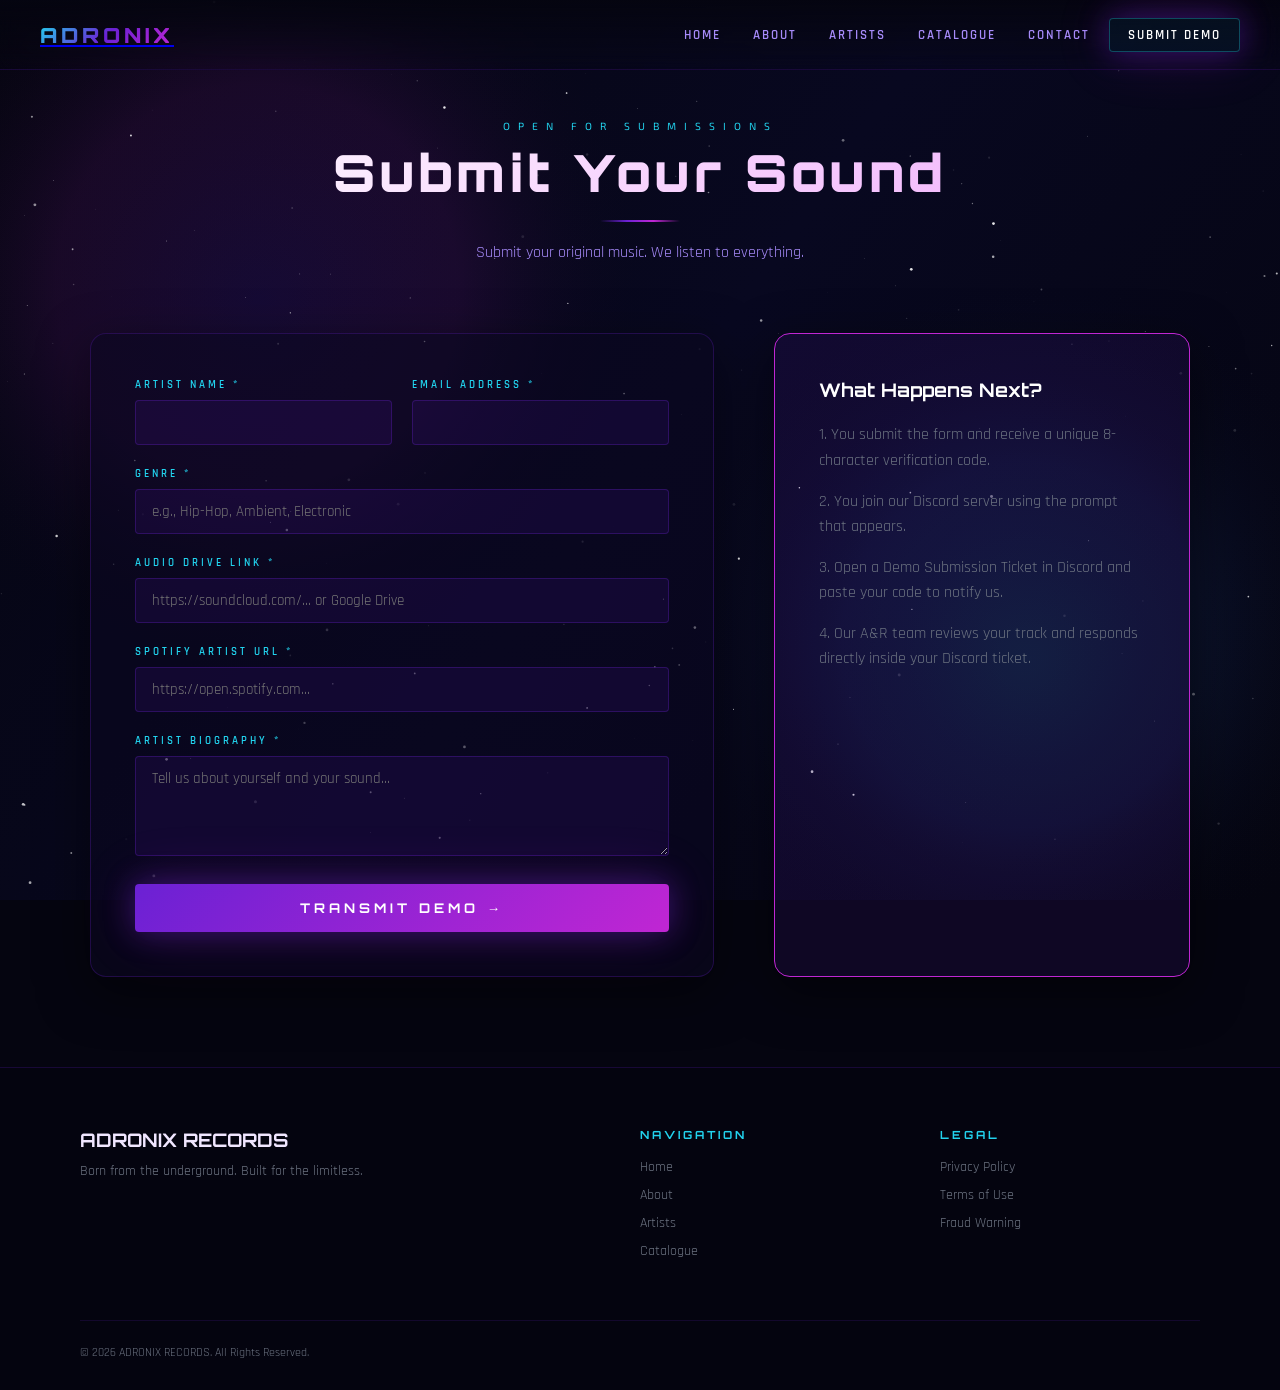
==== demo.html @ abee6f37 "first commit" ====
<!DOCTYPE html>
<html lang="en">
<head>
  <meta charset="UTF-8"/>
  <meta name="viewport" content="width=device-width, initial-scale=1.0"/>
  <title>Submit Demo | ADRONIX RECORDS</title>
  <link href="https://fonts.googleapis.com/css2?family=Orbitron:wght@400;700;900&family=Rajdhani:wght@300;400;500;600;700&family=Exo+2:ital,wght@0,100;0,300;0,400;0,600;1,300&display=swap" rel="stylesheet"/>
  <link rel="stylesheet" href="style.css"/>
</head>
<body>

<canvas id="nebula-bg"></canvas>

<nav id="navbar">
  <a href="index.html" class="nav-logo-container">
    <img id="dynamic-logo" class="nav-logo-img" src="" alt="Adronix Logo" />
    <span id="dynamic-logo-text" class="nav-logo-text">ADRONIX</span>
  </a>
  <div class="nav-links" id="navLinks">
    <a href="index.html">Home</a>
    <a href="about.html">About</a>
    <a href="artists.html">Artists</a>
    <a href="catalogue.html">Catalogue</a>
    <a href="contact.html">Contact</a>
    <a href="demo.html" class="nav-submit-btn">Submit Demo</a>
  </div>
  <div class="hamburger" onclick="toggleNav()" id="hamburger">
    <span></span><span></span><span></span>
  </div>
</nav>

<div class="page">
  <section class="section">
    <div class="section-header">
      <span class="section-label">Open for Submissions</span>
      <h2 class="section-title">Submit Your Sound</h2>
      <div class="section-divider"></div>
      <p style="margin-top:20px; color:var(--text-secondary);">Submit your original music. We listen to everything.</p>
    </div>
    
    <div class="demo-body">
      <div class="form-panel">
        <form id="demo-form" action="https://formspree.io/f/mwvnddda" method="POST">
          <input type="hidden" name="Ticket-Code" id="hidden-ticket-code" value="" />
          
          <div class="form-row" style="display:grid; grid-template-columns:1fr 1fr; gap:20px;">
            <div class="form-group">
              <label>Artist Name *</label>
              <input type="text" name="Artist-Name" required/>
            </div>
            <div class="form-group">
              <label>Email Address *</label>
              <input type="email" name="Artist-Email" required/>
            </div>
          </div>
          <div class="form-group">
            <label>Genre *</label>
            <input type="text" name="Genre" placeholder="e.g., Hip-Hop, Ambient, Electronic" required/>
          </div>
          <div class="form-group">
            <label>Audio Drive Link *</label>
            <input type="url" name="Song-Drive-Link" placeholder="https://soundcloud.com/... or Google Drive" required/>
          </div>
          <div class="form-group">
            <label>Spotify Artist URL *</label>
            <input type="url" name="Spotify-URL" placeholder="https://open.spotify.com..." required/>
          </div>
          <div class="form-group">
            <label>Artist Biography *</label>
            <textarea name="Artist-Biography" style="min-height:100px;" placeholder="Tell us about yourself and your sound..." required></textarea>
          </div>
          <button type="submit" class="form-submit-btn" id="demo-submit-btn">TRANSMIT DEMO →</button>
        </form>
      </div>

      <div class="form-panel" style="background:rgba(107,33,212,0.1); border-color:var(--nebula-magenta);">
        <h3 style="color:#fff; font-family:'Orbitron'; margin-bottom:20px;">What Happens Next?</h3>
        <p style="color:var(--text-muted); line-height:1.6; margin-bottom:15px;">1. You submit the form and receive a unique 8-character verification code.</p>
        <p style="color:var(--text-muted); line-height:1.6; margin-bottom:15px;">2. You join our Discord server using the prompt that appears.</p>
        <p style="color:var(--text-muted); line-height:1.6; margin-bottom:15px;">3. Open a Demo Submission Ticket in Discord and paste your code to notify us.</p>
        <p style="color:var(--text-muted); line-height:1.6;">4. Our A&R team reviews your track and responds directly inside your Discord ticket.</p>
      </div>
    </div>
  </section>
</div>

<footer>
  <div class="footer-grid">
    <div>
      <h3 style="font-family:'Orbitron'; color:var(--text-primary); margin-bottom:10px;">ADRONIX RECORDS</h3>
      <p style="color:var(--text-muted); font-size:0.9rem;">Born from the underground. Built for the limitless.</p>
    </div>
    <div class="footer-col">
      <h4>Navigation</h4>
      <a href="index.html">Home</a>
      <a href="about.html">About</a>
      <a href="artists.html">Artists</a>
      <a href="catalogue.html">Catalogue</a>
    </div>
    <div class="footer-col">
      <h4>Legal</h4>
      <a href="privacy.html">Privacy Policy</a>
      <a href="terms.html">Terms of Use</a>
      <a href="fraud.html">Fraud Warning</a>
    </div>
  </div>
  <div class="footer-bottom">
    <p>© 2026 ADRONIX RECORDS. All Rights Reserved.</p>
  </div>
</footer>

<!-- DISCORD MODAL -->
<div class="modal-overlay" id="discord-modal">
  <div class="modal-box">
    <h2 style="font-family:'Orbitron'; color:#fff; margin-bottom:10px;">DEMO RECEIVED! 🚀</h2>
    <p style="color:var(--text-secondary); line-height:1.6;">Your track is in our system. To complete your submission and talk to our A&R team, please copy your unique code below:</p>
    
    <div class="code-display" id="generated-code">XXXX-XXXX</div>
    
    <p style="color:var(--text-muted); font-size:0.9rem; margin-bottom:25px;">Click the button below to join our Discord. Open a Demo Submission Ticket and paste this exact code there to notify us!</p>
    
    <a href="#" id="discord-join-btn" target="_blank" class="btn-primary" style="display:inline-block; text-decoration:none; width:100%; box-sizing:border-box;">JOIN DISCORD SERVER</a>
    <button onclick="closeModal()" style="margin-top:20px; background:none; border:none; color:var(--text-muted); cursor:pointer; text-decoration:underline;">Close Window</button>
  </div>
</div>

<div class="notification" id="notification"></div>
<script src="script.js"></script>
<script>
  // Form Submission handling
  document.addEventListener("DOMContentLoaded", () => {
    const form = document.getElementById('demo-form');
    const submitBtn = document.getElementById('demo-submit-btn');

    form.addEventListener('submit', async (e) => {
      e.preventDefault(); 
      
      const randomCode = Math.random().toString(36).substring(2, 10).toUpperCase();
      document.getElementById('hidden-ticket-code').value = randomCode;
      
      submitBtn.textContent = "SENDING...";
      submitBtn.style.opacity = "0.7";

      const formData = new FormData(form);

      try {
        const response = await fetch(form.action, {
          method: 'POST',
          body: formData,
          headers: { 'Accept': 'application/json' }
        });

        if (response.ok) {
          document.getElementById('generated-code').textContent = randomCode;
          document.getElementById('discord-modal').classList.add('active');
          form.reset();
        } else {
          showNotification("⚠️ Oops! There was a problem submitting your form.");
        }
      } catch (error) {
        showNotification("⚠️ Network error. Please try again.");
      } finally {
        submitBtn.textContent = "TRANSMIT DEMO →";
        submitBtn.style.opacity = "1";
      }
    });
  });

  function closeModal() {
    document.getElementById('discord-modal').classList.remove('active');
  }
</script>
</body>
</html>
---- style.css ----
:root {
  --nebula-deep: #050510;
  --nebula-dark: #0a0820;
  --nebula-purple: #2d1b69;
  --nebula-violet: #6b21d4;
  --nebula-magenta: #c026d3;
  --nebula-pink: #f0abfc;
  --nebula-cyan: #22d3ee;
  --text-primary: #f0e6ff;
  --text-secondary: #a78bfa;
  --text-muted: #6b7280;
  --glow-purple: 0 0 30px rgba(107,33,212,0.4), 0 0 60px rgba(192,38,211,0.2);
}

*, *::before, *::after { 
  margin: 0; 
  padding: 0; 
  box-sizing: border-box; 
}

html { 
  scroll-behavior: smooth; 
}

body { 
  background: var(--nebula-deep); 
  color: var(--text-primary); 
  font-family: 'Rajdhani', sans-serif; 
  font-size: 16px; 
  overflow-x: hidden; 
  cursor: default; 
}

/* Canvas */
#nebula-bg { 
  position: fixed; 
  top: 0; 
  left: 0; 
  width: 100%; 
  height: 100%; 
  z-index: 0; 
  pointer-events: none; 
}

/* Scrollbar */
::-webkit-scrollbar { width: 4px; }
::-webkit-scrollbar-track { background: var(--nebula-deep); }
::-webkit-scrollbar-thumb { background: var(--nebula-violet); border-radius: 2px; }

/* Page Setup */
.page { 
  position: relative; 
  z-index: 1; 
  min-height: 100vh; 
  padding-bottom: 50px; 
  animation: fadeIn 0.6s ease forwards;
}

@keyframes fadeIn { 
  from { opacity: 0; transform: translateY(10px); } 
  to { opacity: 1; transform: translateY(0); } 
}

/* Navbar */
nav { 
  position: fixed; 
  top: 0; 
  left: 0; 
  right: 0; 
  z-index: 1000; 
  padding: 0 40px; 
  display: flex; 
  align-items: center; 
  justify-content: space-between; 
  height: 70px; 
  background: linear-gradient(180deg, rgba(5,5,16,0.95) 0%, rgba(5,5,16,0) 100%); 
  backdrop-filter: blur(10px); 
  -webkit-backdrop-filter: blur(10px);
  border-bottom: 1px solid rgba(107,33,212,0.2); 
  transition: all 0.3s ease; 
}

nav.scrolled { 
  background: rgba(5,5,16,0.98); 
  border-bottom-color: rgba(107,33,212,0.5); 
}

.nav-logo-container { 
  display: flex; 
  align-items: center; 
  cursor: pointer; 
}

.nav-logo-img { 
  max-height: 45px; 
  display: none; 
  filter: drop-shadow(0 0 10px rgba(34,211,238,0.4)); 
}

.nav-logo-text { 
  font-family: 'Orbitron', sans-serif; 
  font-size: 1.3rem; 
  font-weight: 900; 
  letter-spacing: 4px; 
  background: linear-gradient(135deg, var(--nebula-cyan), var(--nebula-violet), var(--nebula-magenta)); 
  -webkit-background-clip: text; 
  -webkit-text-fill-color: transparent; 
}

.nav-links { 
  display: flex; 
  gap: 6px; 
  align-items: center; 
}

.nav-links a { 
  font-family: 'Rajdhani', sans-serif; 
  font-weight: 600; 
  font-size: 0.8rem; 
  letter-spacing: 2px; 
  text-transform: uppercase; 
  color: var(--text-secondary); 
  text-decoration: none; 
  padding: 6px 12px; 
  border-radius: 4px; 
  transition: all 0.2s ease; 
  cursor: pointer; 
  border: 1px solid transparent; 
}

.nav-links a:hover, .nav-links a.active { 
  color: var(--nebula-cyan); 
  border-color: rgba(34,211,238,0.3); 
  background: rgba(34,211,238,0.05); 
}

.nav-submit-btn { 
  background: linear-gradient(135deg, var(--nebula-violet), var(--nebula-magenta)); 
  color: white !important; 
  padding: 8px 18px !important; 
  border-radius: 4px !important; 
  box-shadow: var(--glow-purple); 
}

.hamburger { 
  display: none; 
  flex-direction: column; 
  gap: 5px; 
  cursor: pointer; 
}

.hamburger span { 
  width: 24px; 
  height: 2px; 
  background: var(--text-secondary); 
  transition: all 0.3s; 
}

/* Reusable Sections */
.section { 
  padding: 120px 80px 40px; 
  position: relative; 
  z-index: 1; 
  max-width: 1400px; 
  margin: 0 auto; 
}

.section-header { 
  text-align: center; 
  margin-bottom: 70px; 
}

.section-label { 
  font-family: 'Exo 2', sans-serif; 
  font-size: 0.65rem; 
  letter-spacing: 8px; 
  text-transform: uppercase; 
  color: var(--nebula-cyan); 
  margin-bottom: 12px; 
  display: block; 
}

.section-title { 
  font-family: 'Orbitron', sans-serif; 
  font-size: clamp(1.8rem, 4vw, 3.5rem); 
  font-weight: 900; 
  letter-spacing: 4px; 
  background: linear-gradient(135deg, #fff, var(--nebula-pink)); 
  -webkit-background-clip: text; 
  -webkit-text-fill-color: transparent; 
  line-height: 1.1; 
}

.section-divider { 
  width: 80px; 
  height: 2px; 
  background: linear-gradient(90deg, transparent, var(--nebula-violet), var(--nebula-magenta), transparent); 
  margin: 20px auto 0; 
}

.btn-primary { 
  padding: 14px 36px; 
  background: linear-gradient(135deg, var(--nebula-violet), var(--nebula-magenta)); 
  color: white; 
  border: none; 
  border-radius: 2px; 
  font-family: 'Orbitron', sans-serif; 
  font-size: 0.7rem; 
  font-weight: 700; 
  letter-spacing: 3px; 
  text-transform: uppercase; 
  cursor: pointer; 
  transition: all 0.3s cubic-bezier(0.16, 1, 0.3, 1); 
  box-shadow: var(--glow-purple); 
  clip-path: polygon(8px 0%, 100% 0%, calc(100% - 8px) 100%, 0% 100%); 
}

.btn-primary:hover { 
  transform: translateY(-3px) scale(1.02); 
  box-shadow: 0 0 50px rgba(192,38,211,0.6); 
}

/* Hero Section */
#home { 
  height: 100vh; 
  display: flex; 
  flex-direction: column; 
  align-items: center; 
  justify-content: center; 
  text-align: center; 
  position: relative; 
  overflow: hidden; 
}

.hero-content { 
  position: relative; 
  z-index: 2; 
  padding: 0 20px; 
}

.hero-eyebrow { 
  font-family: 'Exo 2', sans-serif; 
  font-size: 0.7rem; 
  letter-spacing: 8px; 
  text-transform: uppercase; 
  color: var(--nebula-cyan); 
  margin-bottom: 20px; 
}

.hero-title { 
  font-family: 'Orbitron', sans-serif; 
  font-size: clamp(3rem, 10vw, 8rem); 
  font-weight: 900; 
  line-height: 0.9; 
  letter-spacing: 8px; 
  background: linear-gradient(135deg, #fff 0%, var(--nebula-pink) 30%, var(--nebula-violet) 60%, var(--nebula-cyan) 100%); 
  -webkit-background-clip: text; 
  -webkit-text-fill-color: transparent; 
  filter: drop-shadow(0 0 40px rgba(192,38,211,0.3)); 
}

.hero-subtitle { 
  font-family: 'Exo 2', sans-serif; 
  font-size: clamp(0.8rem, 2vw, 1.1rem); 
  letter-spacing: 6px; 
  text-transform: uppercase; 
  color: var(--text-secondary); 
  margin-top: 12px; 
  margin-bottom: 50px; 
  font-weight: 300; 
  font-style: italic; 
}

/* Layout Grids */
.about-grid, .contact-grid, .demo-body { 
  display: grid; 
  grid-template-columns: 1fr 1fr; 
  gap: 60px; 
  max-width: 1100px; 
  margin: 0 auto; 
}

.demo-body { 
  grid-template-columns: 1.2fr 0.8fr; 
}

.artists-grid, .catalogue-grid { 
  display: grid; 
  grid-template-columns: repeat(auto-fill, minmax(280px, 1fr)); 
  gap: 28px; 
  max-width: 1200px; 
  margin: 0 auto; 
}

/* Improved Glassmorphic Cards & Panels */
.stat-card { 
  background: rgba(10, 8, 32, 0.5); 
  border: 1px solid rgba(107, 33, 212, 0.25); 
  backdrop-filter: blur(12px);
  -webkit-backdrop-filter: blur(12px);
  border-radius: 8px; 
  padding: 28px 24px; 
  text-align: center; 
  box-shadow: 0 4px 30px rgba(0, 0, 0, 0.4);
}

.stat-num { 
  font-family: 'Orbitron', sans-serif; 
  font-size: 2.5rem; 
  font-weight: 900; 
  background: linear-gradient(135deg, var(--nebula-cyan), var(--nebula-violet)); 
  -webkit-background-clip: text; 
  -webkit-text-fill-color: transparent; 
}

.stat-label { 
  font-size: 0.75rem; 
  letter-spacing: 3px; 
  color: var(--text-muted); 
  text-transform: uppercase; 
  margin-top: 6px; 
}

.artist-card, .release-card { 
  background: rgba(10, 8, 32, 0.6); 
  border: 1px solid rgba(107, 33, 212, 0.2); 
  border-radius: 12px; 
  overflow: hidden; 
  transition: all 0.4s cubic-bezier(0.16, 1, 0.3, 1); 
  text-decoration: none; 
  display: flex; 
  flex-direction: column; 
  backdrop-filter: blur(12px);
  -webkit-backdrop-filter: blur(12px);
  box-shadow: 0 10px 30px rgba(0, 0, 0, 0.5);
}

.artist-card:hover, .release-card:hover { 
  transform: translateY(-8px); 
  border-color: var(--nebula-cyan); 
  box-shadow: 0 15px 40px rgba(34, 211, 238, 0.15), 0 0 20px rgba(107,33,212,0.2); 
}

.artist-img, .release-art { 
  width: 100%; 
  aspect-ratio: 1; 
  background-size: cover; 
  background-position: center; 
  display: flex; 
  align-items: center; 
  justify-content: center; 
  position: relative; 
}

.artist-info, .release-info { 
  padding: 20px 24px; 
  flex-grow: 1; 
}

.artist-name, .release-title { 
  font-family: 'Orbitron', sans-serif; 
  font-size: 1rem; 
  font-weight: 700; 
  color: #fff; 
  margin-bottom: 6px; 
}

/* Empty States */
.empty-state { 
  text-align: center; 
  padding: 60px 20px; 
  width: 100%; 
  grid-column: 1 / -1; 
}

.empty-state h3 { 
  font-family: 'Orbitron', sans-serif; 
  color: var(--text-secondary); 
  font-size: 1.5rem; 
  letter-spacing: 2px; 
}

/* Premium Form Elements */
.form-panel { 
  background: rgba(10, 8, 32, 0.6); 
  border: 1px solid rgba(107, 33, 212, 0.25); 
  backdrop-filter: blur(16px);
  -webkit-backdrop-filter: blur(16px);
  border-radius: 16px; 
  padding: 44px; 
  box-shadow: 0 15px 50px rgba(0, 0, 0, 0.5);
}

.form-group { 
  margin-bottom: 22px; 
}

.form-group label { 
  display: block; 
  font-size: 0.7rem; 
  letter-spacing: 3px; 
  text-transform: uppercase; 
  color: var(--nebula-cyan); 
  margin-bottom: 8px; 
  font-weight: 600; 
}

.form-group input, .form-group select, .form-group textarea { 
  width: 100%; 
  padding: 12px 16px; 
  background: rgba(107, 33, 212, 0.1); 
  border: 1px solid rgba(107, 33, 212, 0.3); 
  border-radius: 4px; 
  color: var(--text-primary); 
  font-family: 'Rajdhani', sans-serif; 
  font-size: 0.95rem; 
  outline: none; 
  transition: all 0.3s;
}

.form-group input:focus, .form-group textarea:focus { 
  border-color: var(--nebula-cyan); 
  background: rgba(34, 211, 238, 0.05); 
  box-shadow: 0 0 15px rgba(34, 211, 238, 0.15);
}

.form-submit-btn { 
  width: 100%; 
  padding: 16px; 
  background: linear-gradient(135deg, var(--nebula-violet), var(--nebula-magenta)); 
  color: white; 
  border: none; 
  border-radius: 4px; 
  font-family: 'Orbitron', sans-serif; 
  font-weight: 700; 
  letter-spacing: 4px; 
  cursor: pointer; 
  transition: all 0.3s cubic-bezier(0.16, 1, 0.3, 1); 
  box-shadow: var(--glow-purple); 
}

.form-submit-btn:hover {
  transform: translateY(-2px);
  box-shadow: 0 0 40px rgba(192, 38, 211, 0.5);
}

/* Discord Modal */
.modal-overlay { 
  position: fixed; 
  top: 0; 
  left: 0; 
  right: 0; 
  bottom: 0; 
  background: rgba(5,5,16,0.95); 
  z-index: 9999; 
  display: flex; 
  align-items: center; 
  justify-content: center; 
  opacity: 0; 
  pointer-events: none; 
  transition: opacity 0.3s ease; 
  backdrop-filter: blur(5px); 
  -webkit-backdrop-filter: blur(5px);
}

.modal-overlay.active { 
  opacity: 1; 
  pointer-events: auto; 
}

.modal-box { 
  background: rgba(10,8,32,0.95); 
  border: 2px solid var(--nebula-magenta); 
  border-radius: 16px; 
  padding: 50px; 
  max-width: 500px; 
  width: 90%; 
  text-align: center; 
  box-shadow: var(--glow-purple); 
  transform: translateY(20px); 
  transition: transform 0.3s ease; 
}

.modal-overlay.active .modal-box { 
  transform: translateY(0); 
}

.code-display { 
  font-family: 'Orbitron', sans-serif; 
  font-size: 2.5rem; 
  letter-spacing: 8px; 
  color: var(--nebula-cyan); 
  background: rgba(34,211,238,0.1); 
  padding: 15px; 
  border-radius: 8px; 
  margin: 20px 0; 
  border: 1px dashed var(--nebula-cyan); 
  user-select: all; 
  word-break: break-all; 
}

/* Legal Sections */
.legal-content { 
  max-width: 800px; 
  margin: 0 auto; 
  padding: 0 20px; 
  line-height: 1.8; 
  color: rgba(240,230,255,0.8); 
}

.legal-content h3 { 
  font-family: 'Orbitron', sans-serif; 
  color: var(--nebula-cyan); 
  margin: 30px 0 10px; 
  font-size: 1.2rem; 
}

.legal-content p { 
  margin-bottom: 15px; 
}

/* Footer */
footer { 
  background: rgba(5,5,16,0.98); 
  border-top: 1px solid rgba(107,33,212,0.2); 
  padding: 60px 80px 30px; 
  position: relative; 
  z-index: 1; 
}

.footer-grid { 
  display: grid; 
  grid-template-columns: 2fr 1fr 1fr; 
  gap: 40px; 
  margin-bottom: 50px; 
  max-width: 1400px; 
  margin-left: auto; 
  margin-right: auto; 
}

.footer-col h4 { 
  font-family: 'Orbitron', sans-serif; 
  font-size: 0.7rem; 
  letter-spacing: 3px; 
  color: var(--nebula-cyan); 
  text-transform: uppercase; 
  margin-bottom: 16px; 
}

.footer-col a { 
  display: block; 
  font-size: 0.88rem; 
  color: var(--text-muted); 
  text-decoration: none; 
  margin-bottom: 10px; 
  cursor: pointer; 
  transition: color 0.2s; 
}

.footer-col a:hover { 
  color: var(--nebula-pink); 
}

.footer-bottom { 
  border-top: 1px solid rgba(107,33,212,0.15); 
  padding-top: 24px; 
  display: flex; 
  justify-content: space-between; 
  font-size: 0.75rem; 
  color: var(--text-muted); 
  max-width: 1400px; 
  margin: 0 auto; 
}

/* Notification Toast */
.notification { 
  position: fixed; 
  bottom: 30px; 
  right: 30px; 
  z-index: 9999; 
  padding: 16px 28px; 
  border-radius: 8px; 
  background: rgba(10,8,32,0.95); 
  border: 1px solid var(--nebula-magenta); 
  color: white; 
  transform: translateY(80px); 
  opacity: 0; 
  transition: all 0.4s cubic-bezier(0.16, 1, 0.3, 1); 
  pointer-events: none; 
}

.notification.show { 
  transform: translateY(0); 
  opacity: 1; 
}

/* Responsive Scaling */
@media (max-width: 900px) {
  nav { padding: 0 20px; }
  .nav-links { display: none; }
  .nav-links.open { 
    display: flex; 
    flex-direction: column; 
    position: absolute; 
    top: 70px; 
    left: 0; 
    right: 0; 
    background: rgba(5,5,16,0.98); 
    padding: 20px; 
    border-bottom: 1px solid rgba(107,33,212,0.3); 
    z-index: 999; 
  }
  .nav-links.open a { 
    text-align: center; 
    padding: 15px; 
    width: 100%; 
    border-bottom: 1px solid rgba(107,33,212,0.2); 
  }
  .nav-links.open a:last-child { border-bottom: none; }
  .hamburger { display: flex; }
  .section { padding: 100px 24px 40px; }
  .about-grid, .contact-grid, .demo-body, .footer-grid { grid-template-columns: 1fr; gap: 40px; }
  .form-row { grid-template-columns: 1fr !important; }
  .footer-bottom { flex-direction: column; gap: 10px; text-align: center; }
  .modal-box { padding: 30px 20px; }
  .code-display { font-size: 2rem; letter-spacing: 4px; }
}
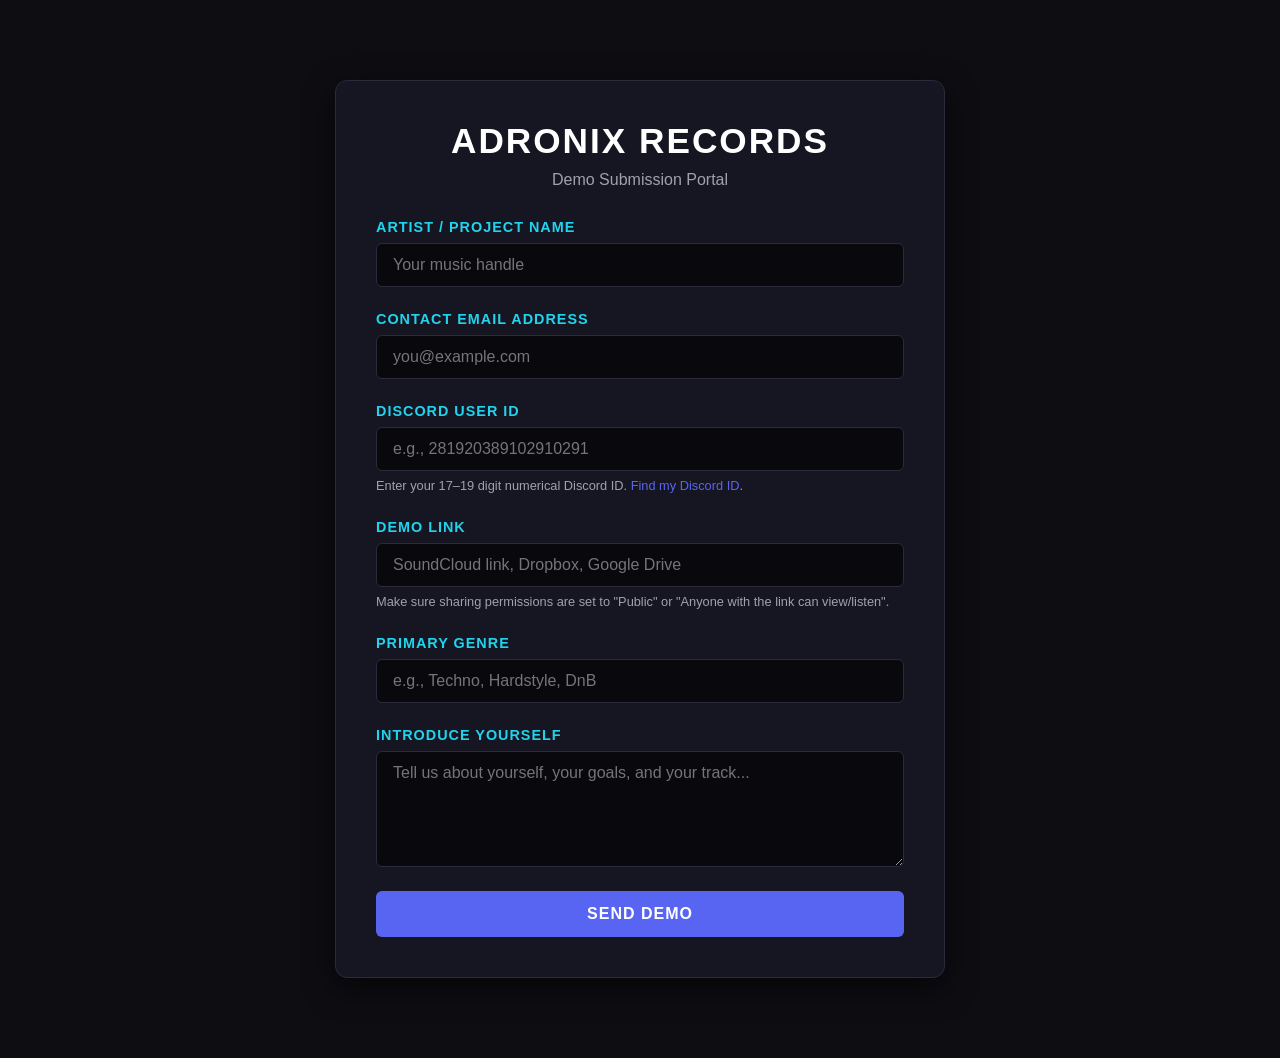
==== commit a31b0b22: "Update demo.html" ====
--- a/demo.html
+++ b/demo.html
@@ -1,174 +1,218 @@
 <!DOCTYPE html>
 <html lang="en">
 <head>
-  <meta charset="UTF-8"/>
-  <meta name="viewport" content="width=device-width, initial-scale=1.0"/>
-  <title>Submit Demo | ADRONIX RECORDS</title>
-  <link href="https://fonts.googleapis.com/css2?family=Orbitron:wght@400;700;900&family=Rajdhani:wght@300;400;500;600;700&family=Exo+2:ital,wght@0,100;0,300;0,400;0,600;1,300&display=swap" rel="stylesheet"/>
-  <link rel="stylesheet" href="style.css"/>
+    <meta charset="UTF-8">
+    <meta name="viewport" content="width=device-width, initial-scale=1.0">
+    <title>Demo Submission | ADRONIX RECORDS</title>
+    <!-- Link to your main styling sheet -->
+    <link rel="stylesheet" href="style.css">
+    <style>
+        /* Fallback dark theme styling in case your style.css does not cover these elements */
+        :root {
+            --bg-color: #0d0d12;
+            --card-bg: #161622;
+            --accent-color: #5865F2; /* Discord Blurple */
+            --text-color: #ffffff;
+            --text-muted: #a0a0b0;
+            --border-color: #2a2a3a;
+            --success-color: #2ecc71;
+            --error-color: #e74c3c;
+        }
+
+        body {
+            background-color: var(--bg-color);
+            color: var(--text-color);
+            font-family: 'Segoe UI', Tahoma, Geneva, Verdana, sans-serif;
+            margin: 0;
+            padding: 0;
+        }
+
+        .container {
+            max-width: 650px;
+            margin: 60px auto;
+            padding: 20px;
+        }
+
+        .submission-card {
+            background-color: var(--card-bg);
+            border: 1px solid var(--border-color);
+            border-radius: 12px;
+            padding: 40px;
+            box-shadow: 0 10px 30px rgba(0, 0, 0, 0.5);
+        }
+
+        .label-header {
+            text-align: center;
+            margin-bottom: 30px;
+        }
+
+        .label-header h1 {
+            font-size: 2.2rem;
+            letter-spacing: 2px;
+            margin: 0 0 10px 0;
+            text-transform: uppercase;
+        }
+
+        .label-header p {
+            color: var(--text-muted);
+            margin: 0;
+        }
+
+        .form-group {
+            margin-bottom: 24px;
+            display: flex;
+            flex-direction: column;
+        }
+
+        .form-group label {
+            font-size: 0.9rem;
+            font-weight: 600;
+            margin-bottom: 8px;
+            text-transform: uppercase;
+            letter-spacing: 1px;
+        }
+
+        .form-group input,
+        .form-group textarea,
+        .form-group select {
+            background-color: #09090d;
+            border: 1px solid var(--border-color);
+            border-radius: 6px;
+            color: var(--text-color);
+            padding: 12px 16px;
+            font-size: 1rem;
+            outline: none;
+            transition: border-color 0.2s, box-shadow 0.2s;
+        }
+
+        .form-group input:focus,
+        .form-group textarea:focus,
+        .form-group select:focus {
+            border-color: var(--accent-color);
+            box-shadow: 0 0 0 3px rgba(88, 101, 242, 0.25);
+        }
+
+        .form-help {
+            font-size: 0.8rem;
+            color: var(--text-muted);
+            margin-top: 6px;
+            line-height: 1.4;
+        }
+
+        .form-help a {
+            color: var(--accent-color);
+            text-decoration: none;
+        }
+
+        .form-help a:hover {
+            text-decoration: underline;
+        }
+
+        button[type="submit"] {
+            background-color: var(--accent-color);
+            color: white;
+            border: none;
+            border-radius: 6px;
+            padding: 14px 20px;
+            font-size: 1rem;
+            font-weight: bold;
+            text-transform: uppercase;
+            letter-spacing: 1px;
+            cursor: pointer;
+            width: 100%;
+            transition: background-color 0.2s, transform 0.1s;
+        }
+
+        button[type="submit"]:hover {
+            background-color: #4752C4;
+        }
+
+        button[type="submit"]:active {
+            transform: scale(0.98);
+        }
+
+        button[type="submit"]:disabled {
+            background-color: #3c4270;
+            cursor: not-allowed;
+        }
+
+        .form-status {
+            margin-top: 20px;
+            padding: 12px;
+            border-radius: 6px;
+            font-size: 0.95rem;
+            display: none;
+            text-align: center;
+        }
+
+        .form-status.success {
+            display: block;
+            background-color: rgba(46, 204, 113, 0.15);
+            border: 1px solid var(--success-color);
+            color: var(--success-color);
+        }
+
+        .form-status.error {
+            display: block;
+            background-color: rgba(231, 76, 60, 0.15);
+            border: 1px solid var(--error-color);
+            color: var(--error-color);
+        }
+    </style>
 </head>
 <body>
 
-<canvas id="nebula-bg"></canvas>
-
-<nav id="navbar">
-  <a href="index.html" class="nav-logo-container">
-    <img id="dynamic-logo" class="nav-logo-img" src="" alt="Adronix Logo" />
-    <span id="dynamic-logo-text" class="nav-logo-text">ADRONIX</span>
-  </a>
-  <div class="nav-links" id="navLinks">
-    <a href="index.html">Home</a>
-    <a href="about.html">About</a>
-    <a href="artists.html">Artists</a>
-    <a href="catalogue.html">Catalogue</a>
-    <a href="contact.html">Contact</a>
-    <a href="demo.html" class="nav-submit-btn">Submit Demo</a>
-  </div>
-  <div class="hamburger" onclick="toggleNav()" id="hamburger">
-    <span></span><span></span><span></span>
-  </div>
-</nav>
-
-<div class="page">
-  <section class="section">
-    <div class="section-header">
-      <span class="section-label">Open for Submissions</span>
-      <h2 class="section-title">Submit Your Sound</h2>
-      <div class="section-divider"></div>
-      <p style="margin-top:20px; color:var(--text-secondary);">Submit your original music. We listen to everything.</p>
+    <div class="container">
+        <div class="submission-card">
+            <div class="label-header">
+                <h1>ADRONIX RECORDS</h1>
+                <p>Demo Submission Portal</p>
+            </div>
+
+            <form id="demo-submission-form">
+                
+                <div class="form-group">
+                    <label for="artist-name">Artist / Project Name</label>
+                    <input type="text" id="artist-name" name="artistName" placeholder="Your music handle" required>
+                </div>
+
+                <div class="form-group">
+                    <label for="email">Contact Email Address</label>
+                    <input type="email" id="email" name="email" placeholder="you@example.com" required>
+                </div>
+
+                <div class="form-group">
+                    <label for="discord-id">Discord User ID</label>
+                    <input type="text" id="discord-id" name="discordId" placeholder="e.g., 281920389102910291" required>
+                    <span class="form-help">
+                        Enter your 17–19 digit numerical Discord ID. 
+                        <a href="https://support.discord.com/hc/en-us/articles/206346498-Where-can-I-find-my-User-Server-Message-ID-" target="_blank" rel="noopener">Find my Discord ID</a>.
+                    </span>
+                </div>
+
+                <div class="form-group">
+                    <label for="demo-link">Demo Link</label>
+                    <input type="url" id="demo-link" name="demoLink" placeholder="SoundCloud link, Dropbox, Google Drive" required>
+                    <span class="form-help">Make sure sharing permissions are set to "Public" or "Anyone with the link can view/listen".</span>
+                </div>
+
+                <div class="form-group">
+                    <label for="genre">Primary Genre</label>
+                    <input type="text" id="genre" name="genre" placeholder="e.g., Techno, Hardstyle, DnB" required>
+                </div>
+
+                <div class="form-group">
+                    <label for="message">Introduce Yourself</label>
+                    <textarea id="message" name="message" rows="5" placeholder="Tell us about yourself, your goals, and your track..."></textarea>
+                </div>
+
+                <button type="submit" id="submit-btn">Send Demo</button>
+                <div id="form-status" class="form-status"></div>
+            </form>
+        </div>
     </div>
-    
-    <div class="demo-body">
-      <div class="form-panel">
-        <form id="demo-form" action="https://formspree.io/f/mwvnddda" method="POST">
-          <input type="hidden" name="Ticket-Code" id="hidden-ticket-code" value="" />
-          
-          <div class="form-row" style="display:grid; grid-template-columns:1fr 1fr; gap:20px;">
-            <div class="form-group">
-              <label>Artist Name *</label>
-              <input type="text" name="Artist-Name" required/>
-            </div>
-            <div class="form-group">
-              <label>Email Address *</label>
-              <input type="email" name="Artist-Email" required/>
-            </div>
-          </div>
-          <div class="form-group">
-            <label>Genre *</label>
-            <input type="text" name="Genre" placeholder="e.g., Hip-Hop, Ambient, Electronic" required/>
-          </div>
-          <div class="form-group">
-            <label>Audio Drive Link *</label>
-            <input type="url" name="Song-Drive-Link" placeholder="https://soundcloud.com/... or Google Drive" required/>
-          </div>
-          <div class="form-group">
-            <label>Spotify Artist URL *</label>
-            <input type="url" name="Spotify-URL" placeholder="https://open.spotify.com..." required/>
-          </div>
-          <div class="form-group">
-            <label>Artist Biography *</label>
-            <textarea name="Artist-Biography" style="min-height:100px;" placeholder="Tell us about yourself and your sound..." required></textarea>
-          </div>
-          <button type="submit" class="form-submit-btn" id="demo-submit-btn">TRANSMIT DEMO →</button>
-        </form>
-      </div>
-
-      <div class="form-panel" style="background:rgba(107,33,212,0.1); border-color:var(--nebula-magenta);">
-        <h3 style="color:#fff; font-family:'Orbitron'; margin-bottom:20px;">What Happens Next?</h3>
-        <p style="color:var(--text-muted); line-height:1.6; margin-bottom:15px;">1. You submit the form and receive a unique 8-character verification code.</p>
-        <p style="color:var(--text-muted); line-height:1.6; margin-bottom:15px;">2. You join our Discord server using the prompt that appears.</p>
-        <p style="color:var(--text-muted); line-height:1.6; margin-bottom:15px;">3. Open a Demo Submission Ticket in Discord and paste your code to notify us.</p>
-        <p style="color:var(--text-muted); line-height:1.6;">4. Our A&R team reviews your track and responds directly inside your Discord ticket.</p>
-      </div>
-    </div>
-  </section>
-</div>
-
-<footer>
-  <div class="footer-grid">
-    <div>
-      <h3 style="font-family:'Orbitron'; color:var(--text-primary); margin-bottom:10px;">ADRONIX RECORDS</h3>
-      <p style="color:var(--text-muted); font-size:0.9rem;">Born from the underground. Built for the limitless.</p>
-    </div>
-    <div class="footer-col">
-      <h4>Navigation</h4>
-      <a href="index.html">Home</a>
-      <a href="about.html">About</a>
-      <a href="artists.html">Artists</a>
-      <a href="catalogue.html">Catalogue</a>
-    </div>
-    <div class="footer-col">
-      <h4>Legal</h4>
-      <a href="privacy.html">Privacy Policy</a>
-      <a href="terms.html">Terms of Use</a>
-      <a href="fraud.html">Fraud Warning</a>
-    </div>
-  </div>
-  <div class="footer-bottom">
-    <p>© 2026 ADRONIX RECORDS. All Rights Reserved.</p>
-  </div>
-</footer>
-
-<!-- DISCORD MODAL -->
-<div class="modal-overlay" id="discord-modal">
-  <div class="modal-box">
-    <h2 style="font-family:'Orbitron'; color:#fff; margin-bottom:10px;">DEMO RECEIVED! 🚀</h2>
-    <p style="color:var(--text-secondary); line-height:1.6;">Your track is in our system. To complete your submission and talk to our A&R team, please copy your unique code below:</p>
-    
-    <div class="code-display" id="generated-code">XXXX-XXXX</div>
-    
-    <p style="color:var(--text-muted); font-size:0.9rem; margin-bottom:25px;">Click the button below to join our Discord. Open a Demo Submission Ticket and paste this exact code there to notify us!</p>
-    
-    <a href="#" id="discord-join-btn" target="_blank" class="btn-primary" style="display:inline-block; text-decoration:none; width:100%; box-sizing:border-box;">JOIN DISCORD SERVER</a>
-    <button onclick="closeModal()" style="margin-top:20px; background:none; border:none; color:var(--text-muted); cursor:pointer; text-decoration:underline;">Close Window</button>
-  </div>
-</div>
-
-<div class="notification" id="notification"></div>
-<script src="script.js"></script>
-<script>
-  // Form Submission handling
-  document.addEventListener("DOMContentLoaded", () => {
-    const form = document.getElementById('demo-form');
-    const submitBtn = document.getElementById('demo-submit-btn');
-
-    form.addEventListener('submit', async (e) => {
-      e.preventDefault(); 
-      
-      const randomCode = Math.random().toString(36).substring(2, 10).toUpperCase();
-      document.getElementById('hidden-ticket-code').value = randomCode;
-      
-      submitBtn.textContent = "SENDING...";
-      submitBtn.style.opacity = "0.7";
-
-      const formData = new FormData(form);
-
-      try {
-        const response = await fetch(form.action, {
-          method: 'POST',
-          body: formData,
-          headers: { 'Accept': 'application/json' }
-        });
-
-        if (response.ok) {
-          document.getElementById('generated-code').textContent = randomCode;
-          document.getElementById('discord-modal').classList.add('active');
-          form.reset();
-        } else {
-          showNotification("⚠️ Oops! There was a problem submitting your form.");
-        }
-      } catch (error) {
-        showNotification("⚠️ Network error. Please try again.");
-      } finally {
-        submitBtn.textContent = "TRANSMIT DEMO →";
-        submitBtn.style.opacity = "1";
-      }
-    });
-  });
-
-  function closeModal() {
-    document.getElementById('discord-modal').classList.remove('active');
-  }
-</script>
+
+    <!-- Main JS file -->
+    <script src="script.js"></script>
 </body>
-</html>+</html>
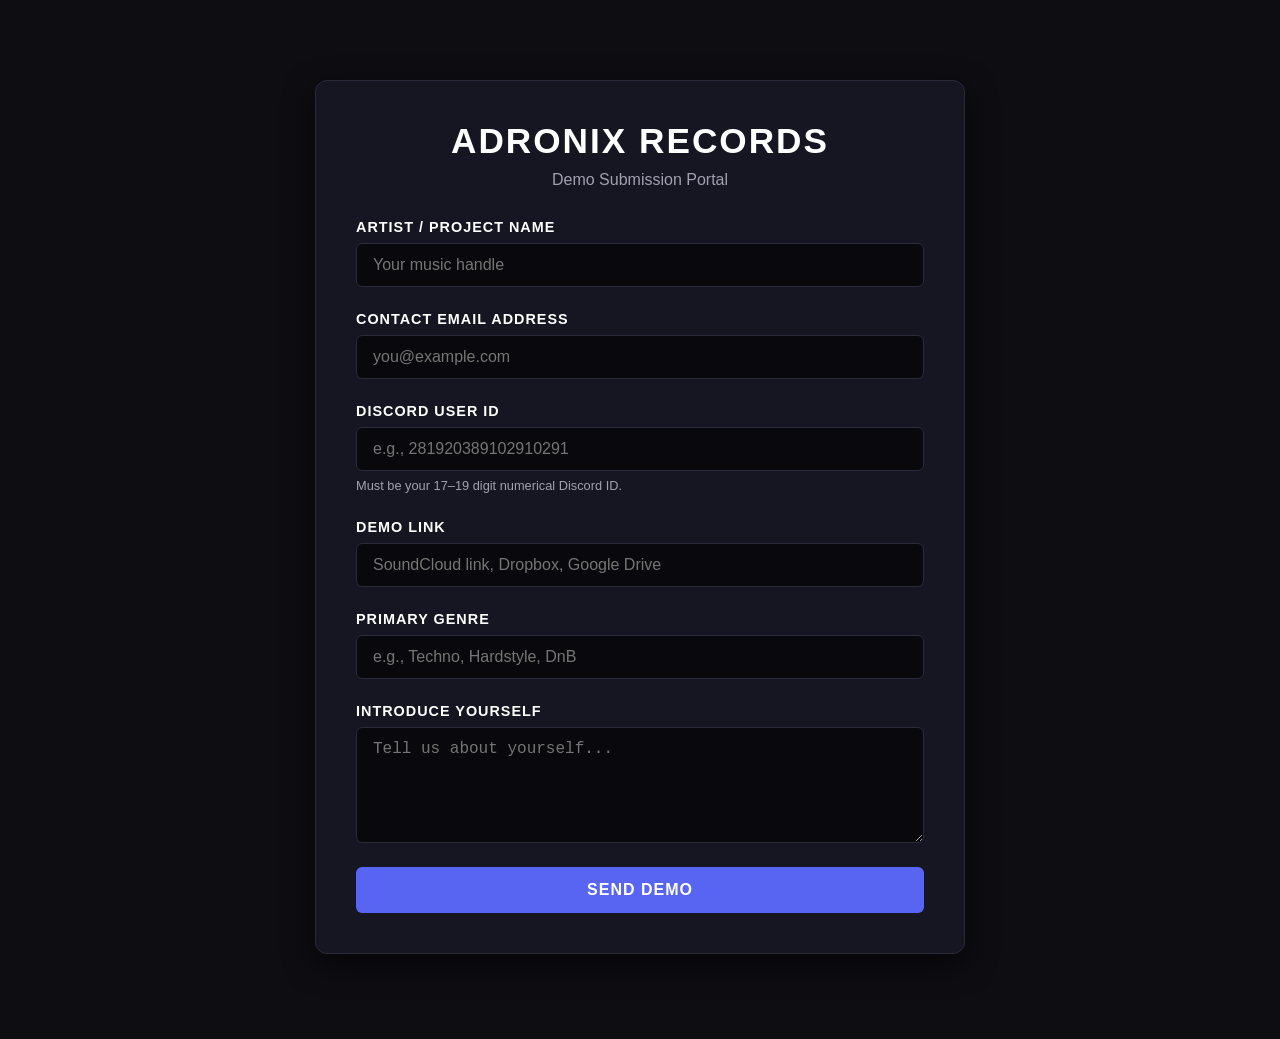
==== commit 5bba223d: "Update demo.html" ====
--- a/demo.html
+++ b/demo.html
@@ -4,10 +4,7 @@
     <meta charset="UTF-8">
     <meta name="viewport" content="width=device-width, initial-scale=1.0">
     <title>Demo Submission | ADRONIX RECORDS</title>
-    <!-- Link to your main styling sheet -->
-    <link rel="stylesheet" href="style.css">
     <style>
-        /* Fallback dark theme styling in case your style.css does not cover these elements */
         :root {
             --bg-color: #0d0d12;
             --card-bg: #161622;
@@ -102,10 +99,6 @@
         .form-help a {
             color: var(--accent-color);
             text-decoration: none;
-        }
-
-        .form-help a:hover {
-            text-decoration: underline;
         }
 
         button[type="submit"] {
@@ -120,15 +113,11 @@
             letter-spacing: 1px;
             cursor: pointer;
             width: 100%;
-            transition: background-color 0.2s, transform 0.1s;
+            transition: background-color 0.2s;
         }
 
         button[type="submit"]:hover {
             background-color: #4752C4;
-        }
-
-        button[type="submit"]:active {
-            transform: scale(0.98);
         }
 
         button[type="submit"]:disabled {
@@ -173,37 +162,33 @@
                 
                 <div class="form-group">
                     <label for="artist-name">Artist / Project Name</label>
-                    <input type="text" id="artist-name" name="artistName" placeholder="Your music handle" required>
+                    <input type="text" id="artist-name" placeholder="Your music handle" required>
                 </div>
 
                 <div class="form-group">
                     <label for="email">Contact Email Address</label>
-                    <input type="email" id="email" name="email" placeholder="you@example.com" required>
+                    <input type="email" id="email" placeholder="you@example.com" required>
                 </div>
 
                 <div class="form-group">
                     <label for="discord-id">Discord User ID</label>
-                    <input type="text" id="discord-id" name="discordId" placeholder="e.g., 281920389102910291" required>
-                    <span class="form-help">
-                        Enter your 17–19 digit numerical Discord ID. 
-                        <a href="https://support.discord.com/hc/en-us/articles/206346498-Where-can-I-find-my-User-Server-Message-ID-" target="_blank" rel="noopener">Find my Discord ID</a>.
-                    </span>
+                    <input type="text" id="discord-id" placeholder="e.g., 281920389102910291" required>
+                    <span class="form-help">Must be your 17–19 digit numerical Discord ID.</span>
                 </div>
 
                 <div class="form-group">
                     <label for="demo-link">Demo Link</label>
-                    <input type="url" id="demo-link" name="demoLink" placeholder="SoundCloud link, Dropbox, Google Drive" required>
-                    <span class="form-help">Make sure sharing permissions are set to "Public" or "Anyone with the link can view/listen".</span>
+                    <input type="url" id="demo-link" placeholder="SoundCloud link, Dropbox, Google Drive" required>
                 </div>
 
                 <div class="form-group">
                     <label for="genre">Primary Genre</label>
-                    <input type="text" id="genre" name="genre" placeholder="e.g., Techno, Hardstyle, DnB" required>
+                    <input type="text" id="genre" placeholder="e.g., Techno, Hardstyle, DnB" required>
                 </div>
 
                 <div class="form-group">
                     <label for="message">Introduce Yourself</label>
-                    <textarea id="message" name="message" rows="5" placeholder="Tell us about yourself, your goals, and your track..."></textarea>
+                    <textarea id="message" rows="5" placeholder="Tell us about yourself..."></textarea>
                 </div>
 
                 <button type="submit" id="submit-btn">Send Demo</button>
@@ -212,7 +197,91 @@
         </div>
     </div>
 
-    <!-- Main JS file -->
-    <script src="script.js"></script>
+    <!-- INLINE JAVASCRIPT TO PREVENT ENTIRE CACHING & PATH ISSUES -->
+    <script>
+        document.addEventListener('DOMContentLoaded', () => {
+            const form = document.getElementById('demo-submission-form');
+            const statusDiv = document.getElementById('form-status');
+            const submitBtn = document.getElementById('submit-btn');
+
+            if (!form) return;
+
+            // Using your exact live Discord Webhook
+            const DISCORD_WEBHOOK_URL = 'https://discord.com/api/webhooks/1515301739937665145/hn4TDo_54qfAkzX9UEkO-xkr88mJsNAOdqrIWqSX3YFKl9RDCMCD5V8aSHUf3Iz29iqw';
+            
+            // Your Cloudflare Worker URL
+            const BACKEND_API_URL = 'https://adronix-records-bot.shivanshkashyap448.workers.dev/api/create-channel';
+
+            form.addEventListener('submit', async (e) => {
+                e.preventDefault();
+
+                const artistName = document.getElementById('artist-name').value.trim();
+                const email = document.getElementById('email').value.trim();
+                const discordId = document.getElementById('discord-id').value.trim();
+                const demoLink = document.getElementById('demo-link').value.trim();
+                const genre = document.getElementById('genre').value.trim();
+                const message = document.getElementById('message').value.trim();
+
+                const isNumericId = /^\d{17,19}$/.test(discordId);
+                if (!isNumericId) {
+                    statusDiv.textContent = 'Invalid Discord ID format. Must be a 17-19 digit number.';
+                    statusDiv.style.display = 'block';
+                    statusDiv.className = 'form-status error';
+                    return;
+                }
+
+                submitBtn.disabled = true;
+                submitBtn.textContent = 'Sending...';
+                statusDiv.style.display = 'none';
+
+                const channelCreationUrl = `${BACKEND_API_URL}?userId=${encodeURIComponent(discordId)}&artist=${encodeURIComponent(artistName)}&genre=${encodeURIComponent(genre)}`;
+
+                const payload = {
+                    embeds: [
+                        {
+                            title: "🎵 New ADRONIX Demo Submission",
+                            color: 5793266,
+                            fields: [
+                                { name: "👤 Artist/Project", value: artistName, inline: true },
+                                { name: "📧 Email", value: email, inline: true },
+                                { name: "🆔 Discord User", value: `<@${discordId}> (${discordId})`, inline: true },
+                                { name: "🎹 Genre", value: genre, inline: true },
+                                { name: "🔗 Submission Link", value: `[Listen here](${demoLink})`, inline: false },
+                                { name: "💬 Biography / Cover Note", value: message || "No biography provided.", inline: false },
+                                { name: "🛠️ Administrative Actions", value: `👉 [**Create Private Channel**](${channelCreationUrl})`, inline: false }
+                            ],
+                            timestamp: new Date().toISOString()
+                        }
+                    ]
+                };
+
+                try {
+                    const response = await fetch(DISCORD_WEBHOOK_URL, {
+                        method: 'POST',
+                        headers: { 'Content-Type': 'application/json' },
+                        body: JSON.stringify(payload)
+                    });
+
+                    if (response.ok) {
+                        form.reset();
+                        statusDiv.textContent = 'Success! Your demo has been sent.';
+                        statusDiv.style.display = 'block';
+                        statusDiv.className = 'form-status success';
+                    } else {
+                        const err = await response.text();
+                        throw new Error(err);
+                    }
+                } catch (error) {
+                    console.error(error);
+                    statusDiv.textContent = 'Submission failed. Please check the F12 console for details.';
+                    statusDiv.style.display = 'block';
+                    statusDiv.className = 'form-status error';
+                } finally {
+                    submitBtn.disabled = false;
+                    submitBtn.textContent = 'Send Demo';
+                }
+            });
+        });
+    </script>
 </body>
 </html>
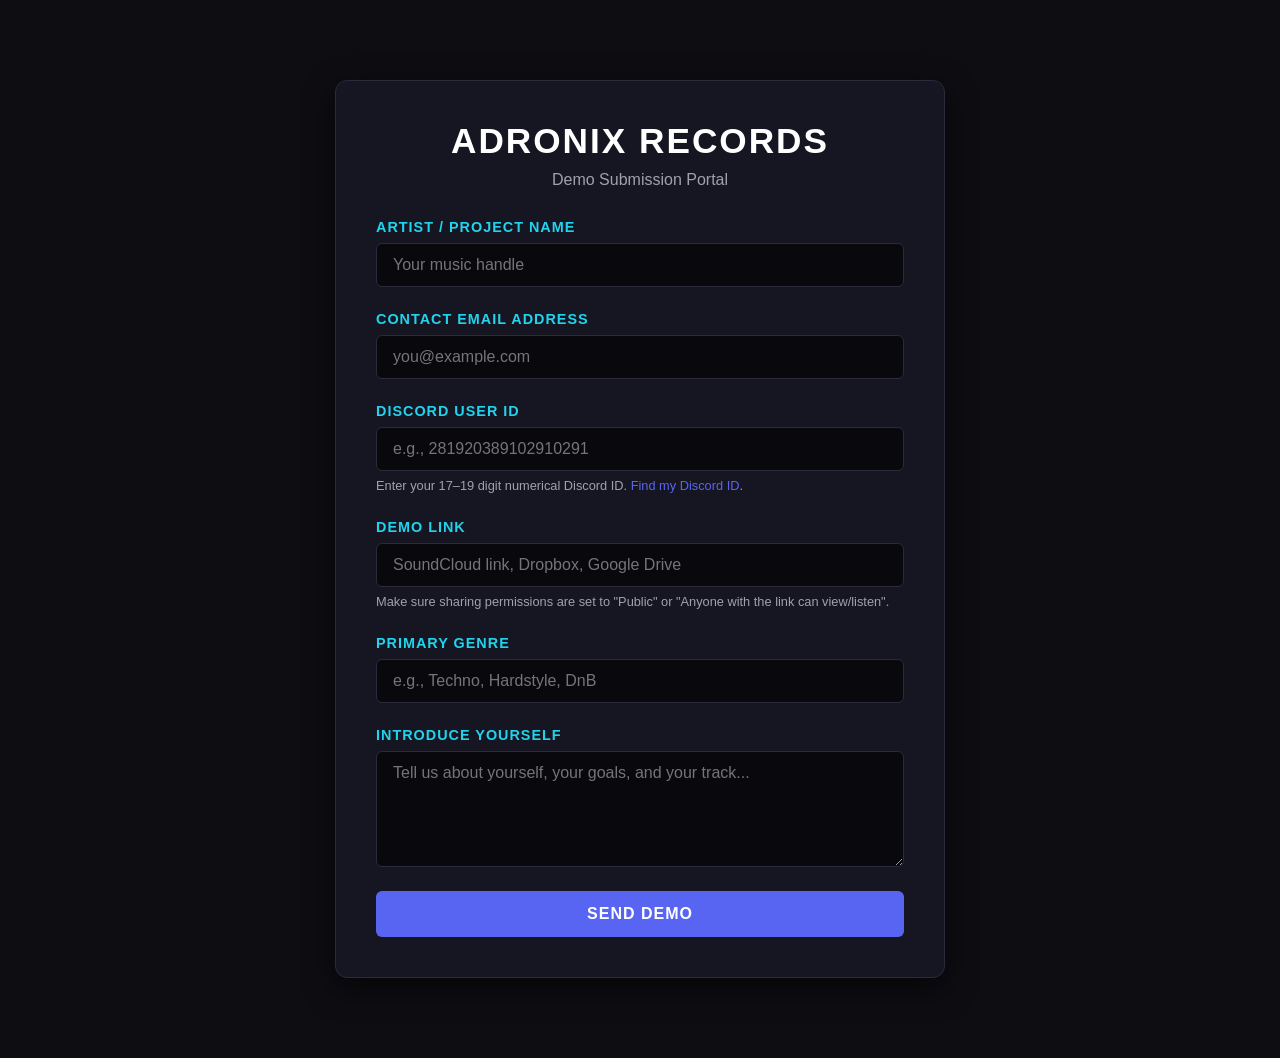
==== commit 9a07a85d: "Update demo.html" ====
--- a/demo.html
+++ b/demo.html
@@ -4,7 +4,10 @@
     <meta charset="UTF-8">
     <meta name="viewport" content="width=device-width, initial-scale=1.0">
     <title>Demo Submission | ADRONIX RECORDS</title>
+    <!-- Link to your main styling sheet -->
+    <link rel="stylesheet" href="style.css">
     <style>
+        /* Fallback dark theme styling in case your style.css does not cover these elements */
         :root {
             --bg-color: #0d0d12;
             --card-bg: #161622;
@@ -99,6 +102,10 @@
         .form-help a {
             color: var(--accent-color);
             text-decoration: none;
+        }
+
+        .form-help a:hover {
+            text-decoration: underline;
         }
 
         button[type="submit"] {
@@ -113,11 +120,15 @@
             letter-spacing: 1px;
             cursor: pointer;
             width: 100%;
-            transition: background-color 0.2s;
+            transition: background-color 0.2s, transform 0.1s;
         }
 
         button[type="submit"]:hover {
             background-color: #4752C4;
+        }
+
+        button[type="submit"]:active {
+            transform: scale(0.98);
         }
 
         button[type="submit"]:disabled {
@@ -162,33 +173,37 @@
                 
                 <div class="form-group">
                     <label for="artist-name">Artist / Project Name</label>
-                    <input type="text" id="artist-name" placeholder="Your music handle" required>
+                    <input type="text" id="artist-name" name="artistName" placeholder="Your music handle" required>
                 </div>
 
                 <div class="form-group">
                     <label for="email">Contact Email Address</label>
-                    <input type="email" id="email" placeholder="you@example.com" required>
+                    <input type="email" id="email" name="email" placeholder="you@example.com" required>
                 </div>
 
                 <div class="form-group">
                     <label for="discord-id">Discord User ID</label>
-                    <input type="text" id="discord-id" placeholder="e.g., 281920389102910291" required>
-                    <span class="form-help">Must be your 17–19 digit numerical Discord ID.</span>
+                    <input type="text" id="discord-id" name="discordId" placeholder="e.g., 281920389102910291" required>
+                    <span class="form-help">
+                        Enter your 17–19 digit numerical Discord ID. 
+                        <a href="https://support.discord.com/hc/en-us/articles/206346498-Where-can-I-find-my-User-Server-Message-ID-" target="_blank" rel="noopener">Find my Discord ID</a>.
+                    </span>
                 </div>
 
                 <div class="form-group">
                     <label for="demo-link">Demo Link</label>
-                    <input type="url" id="demo-link" placeholder="SoundCloud link, Dropbox, Google Drive" required>
+                    <input type="url" id="demo-link" name="demoLink" placeholder="SoundCloud link, Dropbox, Google Drive" required>
+                    <span class="form-help">Make sure sharing permissions are set to "Public" or "Anyone with the link can view/listen".</span>
                 </div>
 
                 <div class="form-group">
                     <label for="genre">Primary Genre</label>
-                    <input type="text" id="genre" placeholder="e.g., Techno, Hardstyle, DnB" required>
+                    <input type="text" id="genre" name="genre" placeholder="e.g., Techno, Hardstyle, DnB" required>
                 </div>
 
                 <div class="form-group">
                     <label for="message">Introduce Yourself</label>
-                    <textarea id="message" rows="5" placeholder="Tell us about yourself..."></textarea>
+                    <textarea id="message" name="message" rows="5" placeholder="Tell us about yourself, your goals, and your track..."></textarea>
                 </div>
 
                 <button type="submit" id="submit-btn">Send Demo</button>
@@ -197,91 +212,7 @@
         </div>
     </div>
 
-    <!-- INLINE JAVASCRIPT TO PREVENT ENTIRE CACHING & PATH ISSUES -->
-    <script>
-        document.addEventListener('DOMContentLoaded', () => {
-            const form = document.getElementById('demo-submission-form');
-            const statusDiv = document.getElementById('form-status');
-            const submitBtn = document.getElementById('submit-btn');
-
-            if (!form) return;
-
-            // Using your exact live Discord Webhook
-            const DISCORD_WEBHOOK_URL = 'https://discord.com/api/webhooks/1515301739937665145/hn4TDo_54qfAkzX9UEkO-xkr88mJsNAOdqrIWqSX3YFKl9RDCMCD5V8aSHUf3Iz29iqw';
-            
-            // Your Cloudflare Worker URL
-            const BACKEND_API_URL = 'https://adronix-records-bot.shivanshkashyap448.workers.dev/api/create-channel';
-
-            form.addEventListener('submit', async (e) => {
-                e.preventDefault();
-
-                const artistName = document.getElementById('artist-name').value.trim();
-                const email = document.getElementById('email').value.trim();
-                const discordId = document.getElementById('discord-id').value.trim();
-                const demoLink = document.getElementById('demo-link').value.trim();
-                const genre = document.getElementById('genre').value.trim();
-                const message = document.getElementById('message').value.trim();
-
-                const isNumericId = /^\d{17,19}$/.test(discordId);
-                if (!isNumericId) {
-                    statusDiv.textContent = 'Invalid Discord ID format. Must be a 17-19 digit number.';
-                    statusDiv.style.display = 'block';
-                    statusDiv.className = 'form-status error';
-                    return;
-                }
-
-                submitBtn.disabled = true;
-                submitBtn.textContent = 'Sending...';
-                statusDiv.style.display = 'none';
-
-                const channelCreationUrl = `${BACKEND_API_URL}?userId=${encodeURIComponent(discordId)}&artist=${encodeURIComponent(artistName)}&genre=${encodeURIComponent(genre)}`;
-
-                const payload = {
-                    embeds: [
-                        {
-                            title: "🎵 New ADRONIX Demo Submission",
-                            color: 5793266,
-                            fields: [
-                                { name: "👤 Artist/Project", value: artistName, inline: true },
-                                { name: "📧 Email", value: email, inline: true },
-                                { name: "🆔 Discord User", value: `<@${discordId}> (${discordId})`, inline: true },
-                                { name: "🎹 Genre", value: genre, inline: true },
-                                { name: "🔗 Submission Link", value: `[Listen here](${demoLink})`, inline: false },
-                                { name: "💬 Biography / Cover Note", value: message || "No biography provided.", inline: false },
-                                { name: "🛠️ Administrative Actions", value: `👉 [**Create Private Channel**](${channelCreationUrl})`, inline: false }
-                            ],
-                            timestamp: new Date().toISOString()
-                        }
-                    ]
-                };
-
-                try {
-                    const response = await fetch(DISCORD_WEBHOOK_URL, {
-                        method: 'POST',
-                        headers: { 'Content-Type': 'application/json' },
-                        body: JSON.stringify(payload)
-                    });
-
-                    if (response.ok) {
-                        form.reset();
-                        statusDiv.textContent = 'Success! Your demo has been sent.';
-                        statusDiv.style.display = 'block';
-                        statusDiv.className = 'form-status success';
-                    } else {
-                        const err = await response.text();
-                        throw new Error(err);
-                    }
-                } catch (error) {
-                    console.error(error);
-                    statusDiv.textContent = 'Submission failed. Please check the F12 console for details.';
-                    statusDiv.style.display = 'block';
-                    statusDiv.className = 'form-status error';
-                } finally {
-                    submitBtn.disabled = false;
-                    submitBtn.textContent = 'Send Demo';
-                }
-            });
-        });
-    </script>
+    <!-- Main JS file -->
+    <script src="script.js"></script>
 </body>
 </html>
--- a/style.css
+++ b/style.css
@@ -0,0 +1,627 @@
+:root {
+  --nebula-deep: #050510;
+  --nebula-dark: #0a0820;
+  --nebula-purple: #2d1b69;
+  --nebula-violet: #6b21d4;
+  --nebula-magenta: #c026d3;
+  --nebula-pink: #f0abfc;
+  --nebula-cyan: #22d3ee;
+  --text-primary: #f0e6ff;
+  --text-secondary: #a78bfa;
+  --text-muted: #6b7280;
+  --glow-purple: 0 0 30px rgba(107,33,212,0.4), 0 0 60px rgba(192,38,211,0.2);
+}
+
+*, *::before, *::after { 
+  margin: 0; 
+  padding: 0; 
+  box-sizing: border-box; 
+}
+
+html { 
+  scroll-behavior: smooth; 
+}
+
+body { 
+  background: var(--nebula-deep); 
+  color: var(--text-primary); 
+  font-family: 'Rajdhani', sans-serif; 
+  font-size: 16px; 
+  overflow-x: hidden; 
+  cursor: default; 
+}
+
+/* Canvas */
+#nebula-bg { 
+  position: fixed; 
+  top: 0; 
+  left: 0; 
+  width: 100%; 
+  height: 100%; 
+  z-index: 0; 
+  pointer-events: none; 
+}
+
+/* Scrollbar */
+::-webkit-scrollbar { width: 4px; }
+::-webkit-scrollbar-track { background: var(--nebula-deep); }
+::-webkit-scrollbar-thumb { background: var(--nebula-violet); border-radius: 2px; }
+
+/* Page Setup */
+.page { 
+  position: relative; 
+  z-index: 1; 
+  min-height: 100vh; 
+  padding-bottom: 50px; 
+  animation: fadeIn 0.6s ease forwards;
+}
+
+@keyframes fadeIn { 
+  from { opacity: 0; transform: translateY(10px); } 
+  to { opacity: 1; transform: translateY(0); } 
+}
+
+/* Navbar */
+nav { 
+  position: fixed; 
+  top: 0; 
+  left: 0; 
+  right: 0; 
+  z-index: 1000; 
+  padding: 0 40px; 
+  display: flex; 
+  align-items: center; 
+  justify-content: space-between; 
+  height: 70px; 
+  background: linear-gradient(180deg, rgba(5,5,16,0.95) 0%, rgba(5,5,16,0) 100%); 
+  backdrop-filter: blur(10px); 
+  -webkit-backdrop-filter: blur(10px);
+  border-bottom: 1px solid rgba(107,33,212,0.2); 
+  transition: all 0.3s ease; 
+}
+
+nav.scrolled { 
+  background: rgba(5,5,16,0.98); 
+  border-bottom-color: rgba(107,33,212,0.5); 
+}
+
+.nav-logo-container { 
+  display: flex; 
+  align-items: center; 
+  cursor: pointer; 
+}
+
+.nav-logo-img { 
+  max-height: 45px; 
+  display: none; 
+  filter: drop-shadow(0 0 10px rgba(34,211,238,0.4)); 
+}
+
+.nav-logo-text { 
+  font-family: 'Orbitron', sans-serif; 
+  font-size: 1.3rem; 
+  font-weight: 900; 
+  letter-spacing: 4px; 
+  background: linear-gradient(135deg, var(--nebula-cyan), var(--nebula-violet), var(--nebula-magenta)); 
+  -webkit-background-clip: text; 
+  -webkit-text-fill-color: transparent; 
+}
+
+.nav-links { 
+  display: flex; 
+  gap: 6px; 
+  align-items: center; 
+}
+
+.nav-links a { 
+  font-family: 'Rajdhani', sans-serif; 
+  font-weight: 600; 
+  font-size: 0.8rem; 
+  letter-spacing: 2px; 
+  text-transform: uppercase; 
+  color: var(--text-secondary); 
+  text-decoration: none; 
+  padding: 6px 12px; 
+  border-radius: 4px; 
+  transition: all 0.2s ease; 
+  cursor: pointer; 
+  border: 1px solid transparent; 
+}
+
+.nav-links a:hover, .nav-links a.active { 
+  color: var(--nebula-cyan); 
+  border-color: rgba(34,211,238,0.3); 
+  background: rgba(34,211,238,0.05); 
+}
+
+.nav-submit-btn { 
+  background: linear-gradient(135deg, var(--nebula-violet), var(--nebula-magenta)); 
+  color: white !important; 
+  padding: 8px 18px !important; 
+  border-radius: 4px !important; 
+  box-shadow: var(--glow-purple); 
+}
+
+.hamburger { 
+  display: none; 
+  flex-direction: column; 
+  gap: 5px; 
+  cursor: pointer; 
+}
+
+.hamburger span { 
+  width: 24px; 
+  height: 2px; 
+  background: var(--text-secondary); 
+  transition: all 0.3s; 
+}
+
+/* Reusable Sections */
+.section { 
+  padding: 120px 80px 40px; 
+  position: relative; 
+  z-index: 1; 
+  max-width: 1400px; 
+  margin: 0 auto; 
+}
+
+.section-header { 
+  text-align: center; 
+  margin-bottom: 70px; 
+}
+
+.section-label { 
+  font-family: 'Exo 2', sans-serif; 
+  font-size: 0.65rem; 
+  letter-spacing: 8px; 
+  text-transform: uppercase; 
+  color: var(--nebula-cyan); 
+  margin-bottom: 12px; 
+  display: block; 
+}
+
+.section-title { 
+  font-family: 'Orbitron', sans-serif; 
+  font-size: clamp(1.8rem, 4vw, 3.5rem); 
+  font-weight: 900; 
+  letter-spacing: 4px; 
+  background: linear-gradient(135deg, #fff, var(--nebula-pink)); 
+  -webkit-background-clip: text; 
+  -webkit-text-fill-color: transparent; 
+  line-height: 1.1; 
+}
+
+.section-divider { 
+  width: 80px; 
+  height: 2px; 
+  background: linear-gradient(90deg, transparent, var(--nebula-violet), var(--nebula-magenta), transparent); 
+  margin: 20px auto 0; 
+}
+
+.btn-primary { 
+  padding: 14px 36px; 
+  background: linear-gradient(135deg, var(--nebula-violet), var(--nebula-magenta)); 
+  color: white; 
+  border: none; 
+  border-radius: 2px; 
+  font-family: 'Orbitron', sans-serif; 
+  font-size: 0.7rem; 
+  font-weight: 700; 
+  letter-spacing: 3px; 
+  text-transform: uppercase; 
+  cursor: pointer; 
+  transition: all 0.3s cubic-bezier(0.16, 1, 0.3, 1); 
+  box-shadow: var(--glow-purple); 
+  clip-path: polygon(8px 0%, 100% 0%, calc(100% - 8px) 100%, 0% 100%); 
+}
+
+.btn-primary:hover { 
+  transform: translateY(-3px) scale(1.02); 
+  box-shadow: 0 0 50px rgba(192,38,211,0.6); 
+}
+
+/* Hero Section */
+#home { 
+  height: 100vh; 
+  display: flex; 
+  flex-direction: column; 
+  align-items: center; 
+  justify-content: center; 
+  text-align: center; 
+  position: relative; 
+  overflow: hidden; 
+}
+
+.hero-content { 
+  position: relative; 
+  z-index: 2; 
+  padding: 0 20px; 
+}
+
+.hero-eyebrow { 
+  font-family: 'Exo 2', sans-serif; 
+  font-size: 0.7rem; 
+  letter-spacing: 8px; 
+  text-transform: uppercase; 
+  color: var(--nebula-cyan); 
+  margin-bottom: 20px; 
+}
+
+.hero-title { 
+  font-family: 'Orbitron', sans-serif; 
+  font-size: clamp(3rem, 10vw, 8rem); 
+  font-weight: 900; 
+  line-height: 0.9; 
+  letter-spacing: 8px; 
+  background: linear-gradient(135deg, #fff 0%, var(--nebula-pink) 30%, var(--nebula-violet) 60%, var(--nebula-cyan) 100%); 
+  -webkit-background-clip: text; 
+  -webkit-text-fill-color: transparent; 
+  filter: drop-shadow(0 0 40px rgba(192,38,211,0.3)); 
+}
+
+.hero-subtitle { 
+  font-family: 'Exo 2', sans-serif; 
+  font-size: clamp(0.8rem, 2vw, 1.1rem); 
+  letter-spacing: 6px; 
+  text-transform: uppercase; 
+  color: var(--text-secondary); 
+  margin-top: 12px; 
+  margin-bottom: 50px; 
+  font-weight: 300; 
+  font-style: italic; 
+}
+
+/* Layout Grids */
+.about-grid, .contact-grid, .demo-body { 
+  display: grid; 
+  grid-template-columns: 1fr 1fr; 
+  gap: 60px; 
+  max-width: 1100px; 
+  margin: 0 auto; 
+}
+
+.demo-body { 
+  grid-template-columns: 1.2fr 0.8fr; 
+}
+
+.artists-grid, .catalogue-grid { 
+  display: grid; 
+  grid-template-columns: repeat(auto-fill, minmax(280px, 1fr)); 
+  gap: 28px; 
+  max-width: 1200px; 
+  margin: 0 auto; 
+}
+
+/* Improved Glassmorphic Cards & Panels */
+.stat-card { 
+  background: rgba(10, 8, 32, 0.5); 
+  border: 1px solid rgba(107, 33, 212, 0.25); 
+  backdrop-filter: blur(12px);
+  -webkit-backdrop-filter: blur(12px);
+  border-radius: 8px; 
+  padding: 28px 24px; 
+  text-align: center; 
+  box-shadow: 0 4px 30px rgba(0, 0, 0, 0.4);
+}
+
+.stat-num { 
+  font-family: 'Orbitron', sans-serif; 
+  font-size: 2.5rem; 
+  font-weight: 900; 
+  background: linear-gradient(135deg, var(--nebula-cyan), var(--nebula-violet)); 
+  -webkit-background-clip: text; 
+  -webkit-text-fill-color: transparent; 
+}
+
+.stat-label { 
+  font-size: 0.75rem; 
+  letter-spacing: 3px; 
+  color: var(--text-muted); 
+  text-transform: uppercase; 
+  margin-top: 6px; 
+}
+
+.artist-card, .release-card { 
+  background: rgba(10, 8, 32, 0.6); 
+  border: 1px solid rgba(107, 33, 212, 0.2); 
+  border-radius: 12px; 
+  overflow: hidden; 
+  transition: all 0.4s cubic-bezier(0.16, 1, 0.3, 1); 
+  text-decoration: none; 
+  display: flex; 
+  flex-direction: column; 
+  backdrop-filter: blur(12px);
+  -webkit-backdrop-filter: blur(12px);
+  box-shadow: 0 10px 30px rgba(0, 0, 0, 0.5);
+}
+
+.artist-card:hover, .release-card:hover { 
+  transform: translateY(-8px); 
+  border-color: var(--nebula-cyan); 
+  box-shadow: 0 15px 40px rgba(34, 211, 238, 0.15), 0 0 20px rgba(107,33,212,0.2); 
+}
+
+.artist-img, .release-art { 
+  width: 100%; 
+  aspect-ratio: 1; 
+  background-size: cover; 
+  background-position: center; 
+  display: flex; 
+  align-items: center; 
+  justify-content: center; 
+  position: relative; 
+}
+
+.artist-info, .release-info { 
+  padding: 20px 24px; 
+  flex-grow: 1; 
+}
+
+.artist-name, .release-title { 
+  font-family: 'Orbitron', sans-serif; 
+  font-size: 1rem; 
+  font-weight: 700; 
+  color: #fff; 
+  margin-bottom: 6px; 
+}
+
+/* Empty States */
+.empty-state { 
+  text-align: center; 
+  padding: 60px 20px; 
+  width: 100%; 
+  grid-column: 1 / -1; 
+}
+
+.empty-state h3 { 
+  font-family: 'Orbitron', sans-serif; 
+  color: var(--text-secondary); 
+  font-size: 1.5rem; 
+  letter-spacing: 2px; 
+}
+
+/* Premium Form Elements */
+.form-panel { 
+  background: rgba(10, 8, 32, 0.6); 
+  border: 1px solid rgba(107, 33, 212, 0.25); 
+  backdrop-filter: blur(16px);
+  -webkit-backdrop-filter: blur(16px);
+  border-radius: 16px; 
+  padding: 44px; 
+  box-shadow: 0 15px 50px rgba(0, 0, 0, 0.5);
+}
+
+.form-group { 
+  margin-bottom: 22px; 
+}
+
+.form-group label { 
+  display: block; 
+  font-size: 0.7rem; 
+  letter-spacing: 3px; 
+  text-transform: uppercase; 
+  color: var(--nebula-cyan); 
+  margin-bottom: 8px; 
+  font-weight: 600; 
+}
+
+.form-group input, .form-group select, .form-group textarea { 
+  width: 100%; 
+  padding: 12px 16px; 
+  background: rgba(107, 33, 212, 0.1); 
+  border: 1px solid rgba(107, 33, 212, 0.3); 
+  border-radius: 4px; 
+  color: var(--text-primary); 
+  font-family: 'Rajdhani', sans-serif; 
+  font-size: 0.95rem; 
+  outline: none; 
+  transition: all 0.3s;
+}
+
+.form-group input:focus, .form-group textarea:focus { 
+  border-color: var(--nebula-cyan); 
+  background: rgba(34, 211, 238, 0.05); 
+  box-shadow: 0 0 15px rgba(34, 211, 238, 0.15);
+}
+
+.form-submit-btn { 
+  width: 100%; 
+  padding: 16px; 
+  background: linear-gradient(135deg, var(--nebula-violet), var(--nebula-magenta)); 
+  color: white; 
+  border: none; 
+  border-radius: 4px; 
+  font-family: 'Orbitron', sans-serif; 
+  font-weight: 700; 
+  letter-spacing: 4px; 
+  cursor: pointer; 
+  transition: all 0.3s cubic-bezier(0.16, 1, 0.3, 1); 
+  box-shadow: var(--glow-purple); 
+}
+
+.form-submit-btn:hover {
+  transform: translateY(-2px);
+  box-shadow: 0 0 40px rgba(192, 38, 211, 0.5);
+}
+
+/* Discord Modal */
+.modal-overlay { 
+  position: fixed; 
+  top: 0; 
+  left: 0; 
+  right: 0; 
+  bottom: 0; 
+  background: rgba(5,5,16,0.95); 
+  z-index: 9999; 
+  display: flex; 
+  align-items: center; 
+  justify-content: center; 
+  opacity: 0; 
+  pointer-events: none; 
+  transition: opacity 0.3s ease; 
+  backdrop-filter: blur(5px); 
+  -webkit-backdrop-filter: blur(5px);
+}
+
+.modal-overlay.active { 
+  opacity: 1; 
+  pointer-events: auto; 
+}
+
+.modal-box { 
+  background: rgba(10,8,32,0.95); 
+  border: 2px solid var(--nebula-magenta); 
+  border-radius: 16px; 
+  padding: 50px; 
+  max-width: 500px; 
+  width: 90%; 
+  text-align: center; 
+  box-shadow: var(--glow-purple); 
+  transform: translateY(20px); 
+  transition: transform 0.3s ease; 
+}
+
+.modal-overlay.active .modal-box { 
+  transform: translateY(0); 
+}
+
+.code-display { 
+  font-family: 'Orbitron', sans-serif; 
+  font-size: 2.5rem; 
+  letter-spacing: 8px; 
+  color: var(--nebula-cyan); 
+  background: rgba(34,211,238,0.1); 
+  padding: 15px; 
+  border-radius: 8px; 
+  margin: 20px 0; 
+  border: 1px dashed var(--nebula-cyan); 
+  user-select: all; 
+  word-break: break-all; 
+}
+
+/* Legal Sections */
+.legal-content { 
+  max-width: 800px; 
+  margin: 0 auto; 
+  padding: 0 20px; 
+  line-height: 1.8; 
+  color: rgba(240,230,255,0.8); 
+}
+
+.legal-content h3 { 
+  font-family: 'Orbitron', sans-serif; 
+  color: var(--nebula-cyan); 
+  margin: 30px 0 10px; 
+  font-size: 1.2rem; 
+}
+
+.legal-content p { 
+  margin-bottom: 15px; 
+}
+
+/* Footer */
+footer { 
+  background: rgba(5,5,16,0.98); 
+  border-top: 1px solid rgba(107,33,212,0.2); 
+  padding: 60px 80px 30px; 
+  position: relative; 
+  z-index: 1; 
+}
+
+.footer-grid { 
+  display: grid; 
+  grid-template-columns: 2fr 1fr 1fr; 
+  gap: 40px; 
+  margin-bottom: 50px; 
+  max-width: 1400px; 
+  margin-left: auto; 
+  margin-right: auto; 
+}
+
+.footer-col h4 { 
+  font-family: 'Orbitron', sans-serif; 
+  font-size: 0.7rem; 
+  letter-spacing: 3px; 
+  color: var(--nebula-cyan); 
+  text-transform: uppercase; 
+  margin-bottom: 16px; 
+}
+
+.footer-col a { 
+  display: block; 
+  font-size: 0.88rem; 
+  color: var(--text-muted); 
+  text-decoration: none; 
+  margin-bottom: 10px; 
+  cursor: pointer; 
+  transition: color 0.2s; 
+}
+
+.footer-col a:hover { 
+  color: var(--nebula-pink); 
+}
+
+.footer-bottom { 
+  border-top: 1px solid rgba(107,33,212,0.15); 
+  padding-top: 24px; 
+  display: flex; 
+  justify-content: space-between; 
+  font-size: 0.75rem; 
+  color: var(--text-muted); 
+  max-width: 1400px; 
+  margin: 0 auto; 
+}
+
+/* Notification Toast */
+.notification { 
+  position: fixed; 
+  bottom: 30px; 
+  right: 30px; 
+  z-index: 9999; 
+  padding: 16px 28px; 
+  border-radius: 8px; 
+  background: rgba(10,8,32,0.95); 
+  border: 1px solid var(--nebula-magenta); 
+  color: white; 
+  transform: translateY(80px); 
+  opacity: 0; 
+  transition: all 0.4s cubic-bezier(0.16, 1, 0.3, 1); 
+  pointer-events: none; 
+}
+
+.notification.show { 
+  transform: translateY(0); 
+  opacity: 1; 
+}
+
+/* Responsive Scaling */
+@media (max-width: 900px) {
+  nav { padding: 0 20px; }
+  .nav-links { display: none; }
+  .nav-links.open { 
+    display: flex; 
+    flex-direction: column; 
+    position: absolute; 
+    top: 70px; 
+    left: 0; 
+    right: 0; 
+    background: rgba(5,5,16,0.98); 
+    padding: 20px; 
+    border-bottom: 1px solid rgba(107,33,212,0.3); 
+    z-index: 999; 
+  }
+  .nav-links.open a { 
+    text-align: center; 
+    padding: 15px; 
+    width: 100%; 
+    border-bottom: 1px solid rgba(107,33,212,0.2); 
+  }
+  .nav-links.open a:last-child { border-bottom: none; }
+  .hamburger { display: flex; }
+  .section { padding: 100px 24px 40px; }
+  .about-grid, .contact-grid, .demo-body, .footer-grid { grid-template-columns: 1fr; gap: 40px; }
+  .form-row { grid-template-columns: 1fr !important; }
+  .footer-bottom { flex-direction: column; gap: 10px; text-align: center; }
+  .modal-box { padding: 30px 20px; }
+  .code-display { font-size: 2rem; letter-spacing: 4px; }
+}
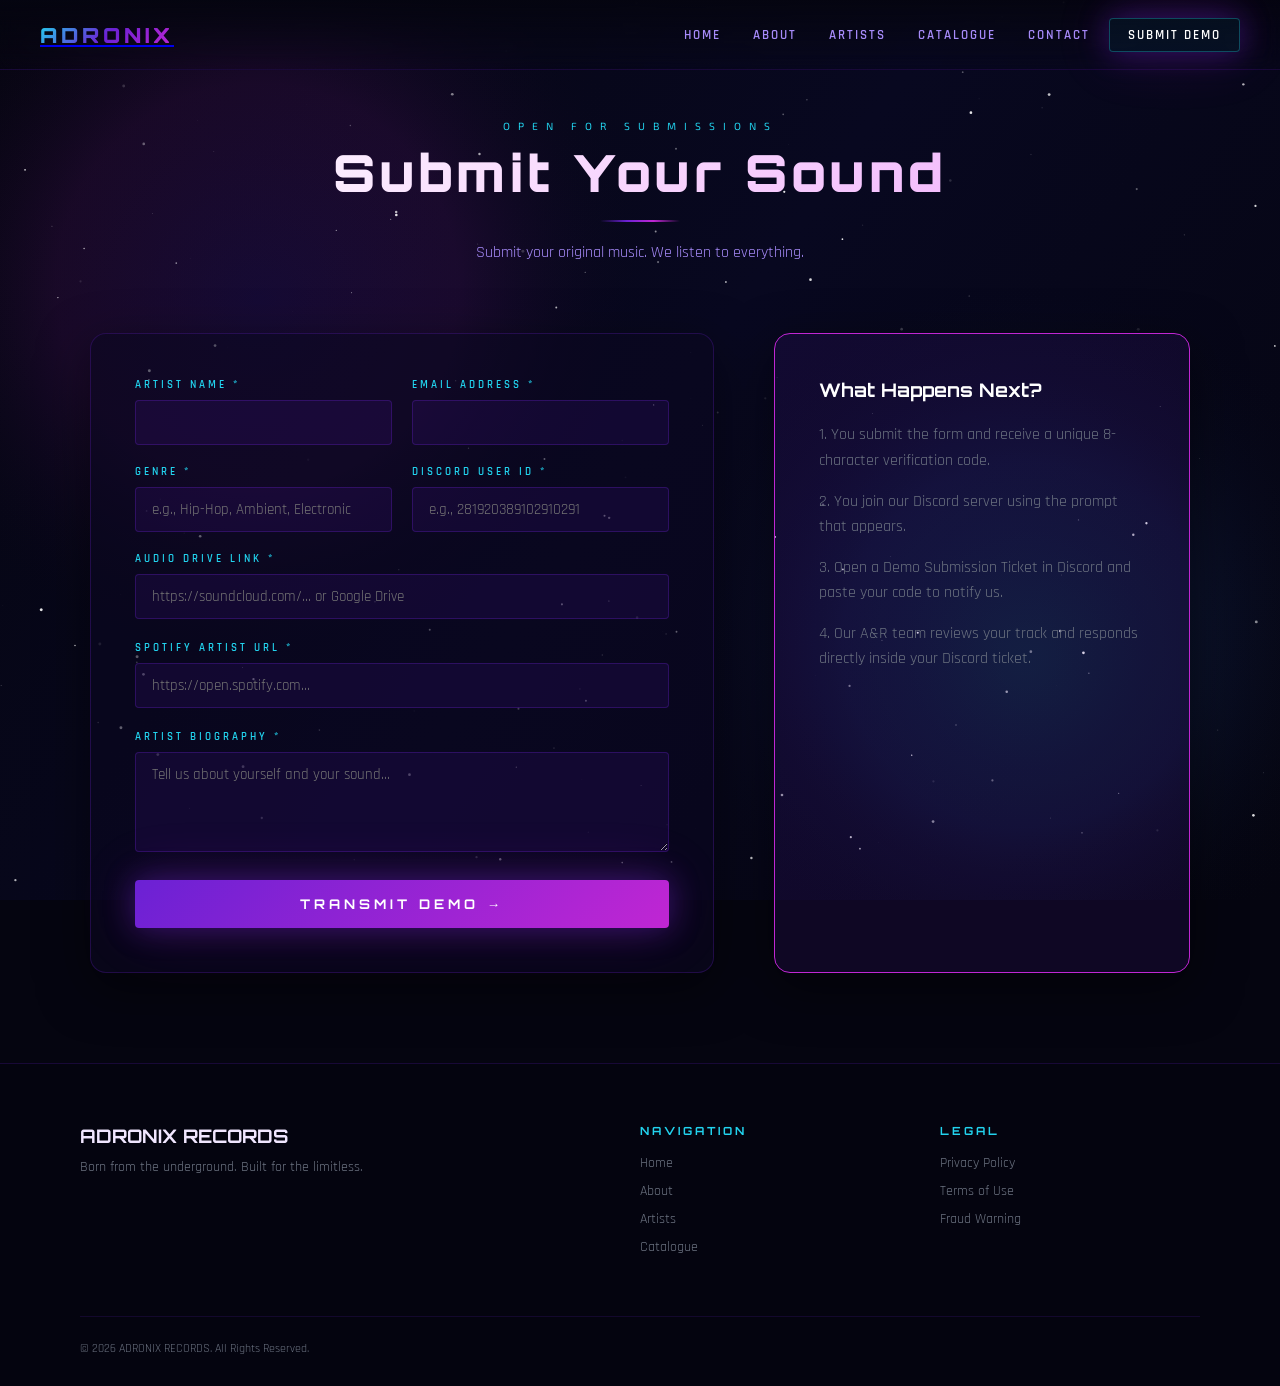
==== commit e0ce7910: "Update demo.html" ====
--- a/demo.html
+++ b/demo.html
@@ -1,218 +1,220 @@
 <!DOCTYPE html>
 <html lang="en">
 <head>
-    <meta charset="UTF-8">
-    <meta name="viewport" content="width=device-width, initial-scale=1.0">
-    <title>Demo Submission | ADRONIX RECORDS</title>
-    <!-- Link to your main styling sheet -->
-    <link rel="stylesheet" href="style.css">
-    <style>
-        /* Fallback dark theme styling in case your style.css does not cover these elements */
-        :root {
-            --bg-color: #0d0d12;
-            --card-bg: #161622;
-            --accent-color: #5865F2; /* Discord Blurple */
-            --text-color: #ffffff;
-            --text-muted: #a0a0b0;
-            --border-color: #2a2a3a;
-            --success-color: #2ecc71;
-            --error-color: #e74c3c;
-        }
-
-        body {
-            background-color: var(--bg-color);
-            color: var(--text-color);
-            font-family: 'Segoe UI', Tahoma, Geneva, Verdana, sans-serif;
-            margin: 0;
-            padding: 0;
-        }
-
-        .container {
-            max-width: 650px;
-            margin: 60px auto;
-            padding: 20px;
-        }
-
-        .submission-card {
-            background-color: var(--card-bg);
-            border: 1px solid var(--border-color);
-            border-radius: 12px;
-            padding: 40px;
-            box-shadow: 0 10px 30px rgba(0, 0, 0, 0.5);
-        }
-
-        .label-header {
-            text-align: center;
-            margin-bottom: 30px;
-        }
-
-        .label-header h1 {
-            font-size: 2.2rem;
-            letter-spacing: 2px;
-            margin: 0 0 10px 0;
-            text-transform: uppercase;
-        }
-
-        .label-header p {
-            color: var(--text-muted);
-            margin: 0;
-        }
-
-        .form-group {
-            margin-bottom: 24px;
-            display: flex;
-            flex-direction: column;
-        }
-
-        .form-group label {
-            font-size: 0.9rem;
-            font-weight: 600;
-            margin-bottom: 8px;
-            text-transform: uppercase;
-            letter-spacing: 1px;
-        }
-
-        .form-group input,
-        .form-group textarea,
-        .form-group select {
-            background-color: #09090d;
-            border: 1px solid var(--border-color);
-            border-radius: 6px;
-            color: var(--text-color);
-            padding: 12px 16px;
-            font-size: 1rem;
-            outline: none;
-            transition: border-color 0.2s, box-shadow 0.2s;
-        }
-
-        .form-group input:focus,
-        .form-group textarea:focus,
-        .form-group select:focus {
-            border-color: var(--accent-color);
-            box-shadow: 0 0 0 3px rgba(88, 101, 242, 0.25);
-        }
-
-        .form-help {
-            font-size: 0.8rem;
-            color: var(--text-muted);
-            margin-top: 6px;
-            line-height: 1.4;
-        }
-
-        .form-help a {
-            color: var(--accent-color);
-            text-decoration: none;
-        }
-
-        .form-help a:hover {
-            text-decoration: underline;
-        }
-
-        button[type="submit"] {
-            background-color: var(--accent-color);
-            color: white;
-            border: none;
-            border-radius: 6px;
-            padding: 14px 20px;
-            font-size: 1rem;
-            font-weight: bold;
-            text-transform: uppercase;
-            letter-spacing: 1px;
-            cursor: pointer;
-            width: 100%;
-            transition: background-color 0.2s, transform 0.1s;
-        }
-
-        button[type="submit"]:hover {
-            background-color: #4752C4;
-        }
-
-        button[type="submit"]:active {
-            transform: scale(0.98);
-        }
-
-        button[type="submit"]:disabled {
-            background-color: #3c4270;
-            cursor: not-allowed;
-        }
-
-        .form-status {
-            margin-top: 20px;
-            padding: 12px;
-            border-radius: 6px;
-            font-size: 0.95rem;
-            display: none;
-            text-align: center;
-        }
-
-        .form-status.success {
-            display: block;
-            background-color: rgba(46, 204, 113, 0.15);
-            border: 1px solid var(--success-color);
-            color: var(--success-color);
-        }
-
-        .form-status.error {
-            display: block;
-            background-color: rgba(231, 76, 60, 0.15);
-            border: 1px solid var(--error-color);
-            color: var(--error-color);
-        }
-    </style>
+  <meta charset="UTF-8"/>
+  <meta name="viewport" content="width=device-width, initial-scale=1.0"/>
+  <title>Submit Demo | ADRONIX RECORDS</title>
+  <link href="https://fonts.googleapis.com/css2?family=Orbitron:wght@400;700;900&family=Rajdhani:wght@300;400;500;600;700&family=Exo+2:ital,wght@0,100;0,300;0,400;0,600;1,300&display=swap" rel="stylesheet"/>
+  <link rel="stylesheet" href="style.css"/>
 </head>
 <body>
 
-    <div class="container">
-        <div class="submission-card">
-            <div class="label-header">
-                <h1>ADRONIX RECORDS</h1>
-                <p>Demo Submission Portal</p>
-            </div>
-
-            <form id="demo-submission-form">
-                
-                <div class="form-group">
-                    <label for="artist-name">Artist / Project Name</label>
-                    <input type="text" id="artist-name" name="artistName" placeholder="Your music handle" required>
-                </div>
-
-                <div class="form-group">
-                    <label for="email">Contact Email Address</label>
-                    <input type="email" id="email" name="email" placeholder="you@example.com" required>
-                </div>
-
-                <div class="form-group">
-                    <label for="discord-id">Discord User ID</label>
-                    <input type="text" id="discord-id" name="discordId" placeholder="e.g., 281920389102910291" required>
-                    <span class="form-help">
-                        Enter your 17–19 digit numerical Discord ID. 
-                        <a href="https://support.discord.com/hc/en-us/articles/206346498-Where-can-I-find-my-User-Server-Message-ID-" target="_blank" rel="noopener">Find my Discord ID</a>.
-                    </span>
-                </div>
-
-                <div class="form-group">
-                    <label for="demo-link">Demo Link</label>
-                    <input type="url" id="demo-link" name="demoLink" placeholder="SoundCloud link, Dropbox, Google Drive" required>
-                    <span class="form-help">Make sure sharing permissions are set to "Public" or "Anyone with the link can view/listen".</span>
-                </div>
-
-                <div class="form-group">
-                    <label for="genre">Primary Genre</label>
-                    <input type="text" id="genre" name="genre" placeholder="e.g., Techno, Hardstyle, DnB" required>
-                </div>
-
-                <div class="form-group">
-                    <label for="message">Introduce Yourself</label>
-                    <textarea id="message" name="message" rows="5" placeholder="Tell us about yourself, your goals, and your track..."></textarea>
-                </div>
-
-                <button type="submit" id="submit-btn">Send Demo</button>
-                <div id="form-status" class="form-status"></div>
-            </form>
-        </div>
-    </div>
-
-    <!-- Main JS file -->
-    <script src="script.js"></script>
+<canvas id="nebula-bg"></canvas>
+
+<nav id="navbar">
+  <a href="index.html" class="nav-logo-container">
+    <img id="dynamic-logo" class="nav-logo-img" src="" alt="Adronix Logo" />
+    <span id="dynamic-logo-text" class="nav-logo-text">ADRONIX</span>
+  </a>
+  <div class="nav-links" id="navLinks">
+    <a href="index.html">Home</a>
+    <a href="about.html">About</a>
+    <a href="artists.html">Artists</a>
+    <a href="catalogue.html">Catalogue</a>
+    <a href="contact.html">Contact</a>
+    <a href="demo.html" class="nav-submit-btn">Submit Demo</a>
+  </div>
+  <div class="hamburger" onclick="toggleNav()" id="hamburger">
+    <span></span><span></span><span></span>
+  </div>
+</nav>
+
+<div class="page">
+  <section class="section">
+    <div class="section-header">
+      <span class="section-label">Open for Submissions</span>
+      <h2 class="section-title">Submit Your Sound</h2>
+      <div class="section-divider"></div>
+      <p style="margin-top:20px; color:var(--text-secondary);">Submit your original music. We listen to everything.</p>
+    </div>
+    
+    <div class="demo-body">
+      <div class="form-panel">
+        <form id="demo-form" action="https://adronix-records-bot.shivanshkashyap448.workers.dev/api/submit-demo" method="POST">
+          <input type="hidden" name="Ticket-Code" id="hidden-ticket-code" value="" />
+          
+          <!-- Artist Name & Email Row -->
+          <div class="form-row" style="display:grid; grid-template-columns:1fr 1fr; gap:20px; margin-bottom: 20px;">
+            <div class="form-group" style="margin-bottom: 0;">
+              <label>Artist Name *</label>
+              <input type="text" id="artist-name" name="Artist-Name" required/>
+            </div>
+            <div class="form-group" style="margin-bottom: 0;">
+              <label>Email Address *</label>
+              <input type="email" id="email" name="Artist-Email" required/>
+            </div>
+          </div>
+
+          <!-- NEW ROW: Genre & Discord User ID -->
+          <div class="form-row" style="display:grid; grid-template-columns:1fr 1fr; gap:20px; margin-bottom: 20px;">
+            <div class="form-group" style="margin-bottom: 0;">
+              <label>Genre *</label>
+              <input type="text" id="genre" name="Genre" placeholder="e.g., Hip-Hop, Ambient, Electronic" required/>
+            </div>
+            <div class="form-group" style="margin-bottom: 0;">
+              <label>Discord User ID *</label>
+              <input type="text" id="discord-id" name="discordId" placeholder="e.g., 281920389102910291" required/>
+            </div>
+          </div>
+
+          <div class="form-group">
+            <label>Audio Drive Link *</label>
+            <input type="url" id="demo-link" name="Song-Drive-Link" placeholder="https://soundcloud.com/... or Google Drive" required/>
+          </div>
+          <div class="form-group">
+            <label>Spotify Artist URL *</label>
+            <input type="url" id="spotify-url" name="Spotify-URL" placeholder="https://open.spotify.com..." required/>
+          </div>
+          <div class="form-group">
+            <label>Artist Biography *</label>
+            <textarea id="message" name="Artist-Biography" style="min-height:100px;" placeholder="Tell us about yourself and your sound..." required></textarea>
+          </div>
+          <button type="submit" class="form-submit-btn" id="demo-submit-btn">TRANSMIT DEMO →</button>
+        </form>
+      </div>
+
+      <div class="form-panel" style="background:rgba(107,33,212,0.1); border-color:var(--nebula-magenta);">
+        <h3 style="color:#fff; font-family:'Orbitron'; margin-bottom:20px;">What Happens Next?</h3>
+        <p style="color:var(--text-muted); line-height:1.6; margin-bottom:15px;">1. You submit the form and receive a unique 8-character verification code.</p>
+        <p style="color:var(--text-muted); line-height:1.6; margin-bottom:15px;">2. You join our Discord server using the prompt that appears.</p>
+        <p style="color:var(--text-muted); line-height:1.6; margin-bottom:15px;">3. Open a Demo Submission Ticket in Discord and paste your code to notify us.</p>
+        <p style="color:var(--text-muted); line-height:1.6;">4. Our A&R team reviews your track and responds directly inside your Discord ticket.</p>
+      </div>
+    </div>
+  </section>
+</div>
+
+<footer>
+  <div class="footer-grid">
+    <div>
+      <h3 style="font-family:'Orbitron'; color:var(--text-primary); margin-bottom:10px;">ADRONIX RECORDS</h3>
+      <p style="color:var(--text-muted); font-size:0.9rem;">Born from the underground. Built for the limitless.</p>
+    </div>
+    <div class="footer-col">
+      <h4>Navigation</h4>
+      <a href="index.html">Home</a>
+      <a href="about.html">About</a>
+      <a href="artists.html">Artists</a>
+      <a href="catalogue.html">Catalogue</a>
+    </div>
+    <div class="footer-col">
+      <h4>Legal</h4>
+      <a href="privacy.html">Privacy Policy</a>
+      <a href="terms.html">Terms of Use</a>
+      <a href="fraud.html">Fraud Warning</a>
+    </div>
+  </div>
+  <div class="footer-bottom">
+    <p>© 2026 ADRONIX RECORDS. All Rights Reserved.</p>
+  </div>
+</footer>
+
+<!-- DISCORD MODAL -->
+<div class="modal-overlay" id="discord-modal">
+  <div class="modal-box">
+    <h2 style="font-family:'Orbitron'; color:#fff; margin-bottom:10px;">DEMO RECEIVED! 🚀</h2>
+    <p style="color:var(--text-secondary); line-height:1.6;">Your track is in our system. To complete your submission and talk to our A&R team, please copy your unique code below:</p>
+    
+    <div class="code-display" id="generated-code">XXXX-XXXX</div>
+    
+    <p style="color:var(--text-muted); font-size:0.9rem; margin-bottom:25px;">Click the button below to join our Discord. Open a Demo Submission Ticket and paste this exact code there to notify us!</p>
+    
+    <a href="https://discord.gg/your-invite-link" id="discord-join-btn" target="_blank" class="btn-primary" style="display:inline-block; text-decoration:none; width:100%; box-sizing:border-box; text-align: center;">JOIN DISCORD SERVER</a>
+    <button onclick="closeModal()" style="margin-top:20px; background:none; border:none; color:var(--text-muted); cursor:pointer; text-decoration:underline;">Close Window</button>
+  </div>
+</div>
+
+<div class="notification" id="notification"></div>
+<script src="script.js"></script>
+<script>
+  // Form Submission handling
+  document.addEventListener("DOMContentLoaded", () => {
+    const form = document.getElementById('demo-form');
+    const submitBtn = document.getElementById('demo-submit-btn');
+    const statusDiv = document.getElementById('notification');
+
+    // Safe error helper mapped to your notification system
+    function displayError(msg) {
+      if (typeof showNotification === "function") {
+        showNotification(msg);
+      } else {
+        alert(msg);
+      }
+    }
+
+    form.addEventListener('submit', async (e) => {
+      e.preventDefault(); 
+      
+      const randomCode = Math.random().toString(36).substring(2, 10).toUpperCase();
+      document.getElementById('hidden-ticket-code').value = randomCode;
+      
+      const artistName = document.getElementById('artist-name').value.trim();
+      const email = document.getElementById('email').value.trim();
+      const discordId = document.getElementById('discord-id').value.trim();
+      const demoLink = document.getElementById('demo-link').value.trim();
+      const spotifyUrl = document.getElementById('spotify-url').value.trim();
+      const genre = document.getElementById('genre').value.trim();
+      const message = document.getElementById('message').value.trim();
+
+      // Validate Discord ID format (17 to 19 numerical digits)
+      const isNumericId = /^\d{17,19}$/.test(discordId);
+      if (!isNumericId) {
+        displayError("⚠️ Invalid Discord User ID. Must be a 17-19 digit number.");
+        return;
+      }
+
+      submitBtn.textContent = "TRANSMITTING...";
+      submitBtn.style.opacity = "0.7";
+      submitBtn.disabled = true;
+
+      try {
+        const response = await fetch(form.action, {
+          method: 'POST',
+          headers: { 'Content-Type': 'application/json' },
+          body: JSON.stringify({
+            artistName,
+            email,
+            discordId,
+            demoLink,
+            spotifyUrl,
+            genre,
+            message,
+            ticketCode: randomCode
+          })
+        });
+
+        if (response.ok) {
+          document.getElementById('generated-code').textContent = randomCode;
+          document.getElementById('discord-modal').classList.add('active');
+          form.reset();
+        } else {
+          const errData = await response.json();
+          displayError("⚠️ Oops! " + (errData.error || "There was a problem submitting your form."));
+        }
+      } catch (error) {
+          console.error(error);
+          displayError("⚠️ Network error occurred. Please try again.");
+      } finally {
+        submitBtn.textContent = "TRANSMIT DEMO →";
+        submitBtn.style.opacity = "1";
+        submitBtn.disabled = false;
+      }
+    });
+  });
+
+  function closeModal() {
+    document.getElementById('discord-modal').classList.remove('active');
+  }
+</script>
 </body>
 </html>
